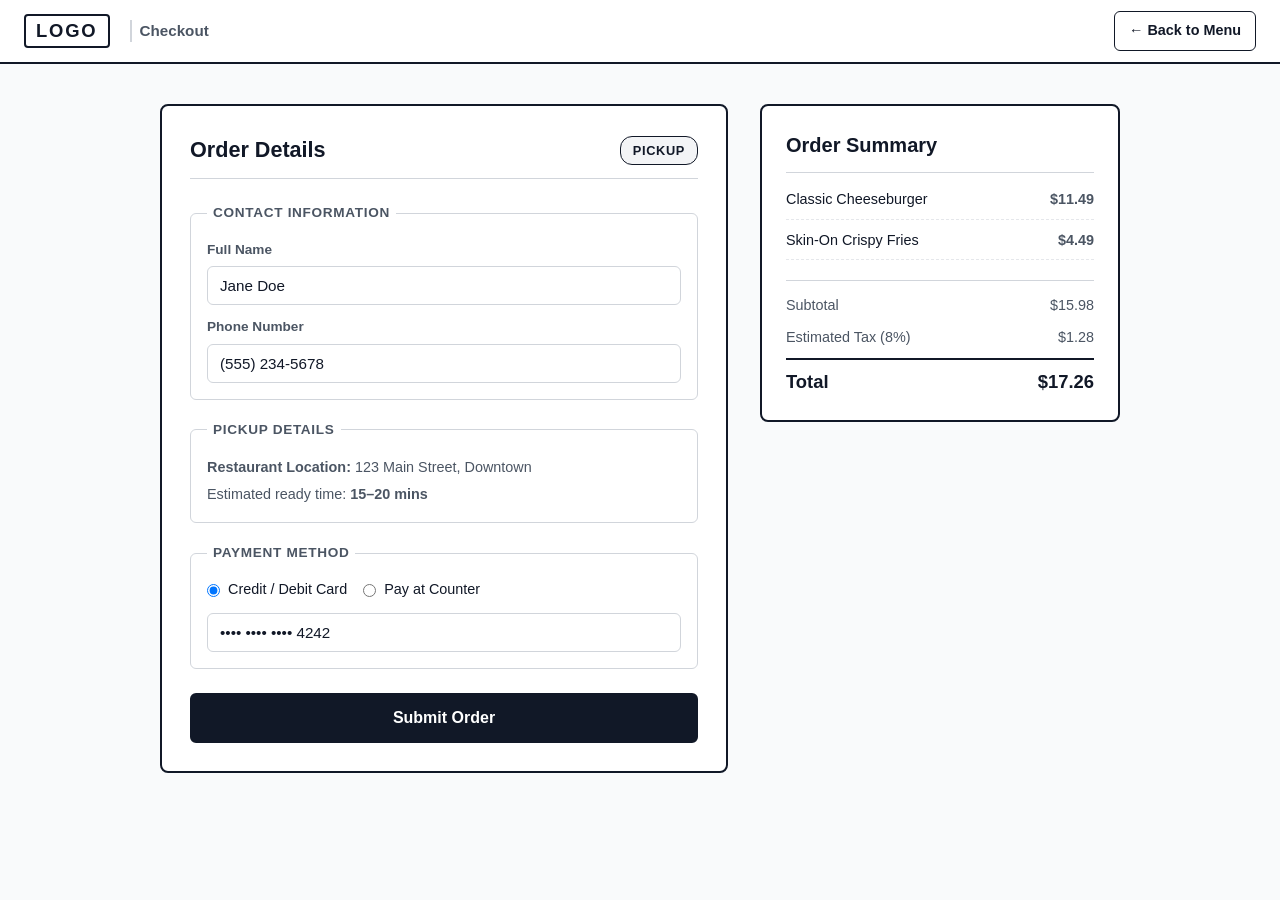
==== checkout.html @ cf3182ea "experiments new" ====
<!DOCTYPE html>
<html lang="en">
<head>
    <meta charset="UTF-8">
    <meta name="viewport" content="width=device-width, initial-scale=1.0">
    <title>Checkout - Burger Prototype</title>
    <link rel="stylesheet" href="styles.css?v=2">
    <script src="checkout.js" defer></script>
</head>
<body>
    <!-- Top Navigation Header -->
    <header class="top-nav">
        <div class="nav-left">
            <a href="index.html" class="nav-logo" title="Back to Menu">LOGO</a>
            <span class="nav-page-label">Checkout</span>
        </div>
        <div class="nav-actions">
            <a href="index.html" class="back-to-menu-link">
                &larr; Back to Menu
            </a>
        </div>
    </header>

    <!-- Main Checkout Container -->
    <main class="checkout-main">
        <div class="checkout-container">
            <!-- Left Column: Checkout Details Form -->
            <section class="checkout-form-section">
                <form id="checkout-form" class="checkout-form" onsubmit="return false;">
                    <!-- Order Mode Indicator -->
                    <div class="form-header-row">
                        <h2>Order Details</h2>
                        <span class="mode-badge" id="checkout-mode-badge">Pickup</span>
                    </div>

                    <!-- Contact Details -->
                    <fieldset class="form-group-box">
                        <legend>Contact Information</legend>
                        <div class="form-row">
                            <label for="customer-name">Full Name</label>
                            <input type="text" id="customer-name" placeholder="e.g. Jane Doe" required value="Jane Doe">
                        </div>
                        <div class="form-row">
                            <label for="customer-phone">Phone Number</label>
                            <input type="tel" id="customer-phone" placeholder="(555) 000-0000" required value="(555) 234-5678">
                        </div>
                    </fieldset>

                    <!-- Fulfillment Details -->
                    <fieldset class="form-group-box" id="fulfillment-fieldset">
                        <legend id="fulfillment-legend">Fulfillment Details</legend>
                        <div id="fulfillment-content">
                            <!-- Populated based on Pickup / Delivery -->
                        </div>
                    </fieldset>

                    <!-- Payment Method Placeholder -->
                    <fieldset class="form-group-box">
                        <legend>Payment Method</legend>
                        <div class="payment-options">
                            <label class="payment-option">
                                <input type="radio" name="payment-method" value="card" checked>
                                <span>Credit / Debit Card</span>
                            </label>
                            <label class="payment-option">
                                <input type="radio" name="payment-method" value="counter">
                                <span>Pay at Counter</span>
                            </label>
                        </div>
                        <div class="form-row card-mockup">
                            <input type="text" placeholder="Card Number (•••• •••• •••• 4242)" disabled value="•••• •••• •••• 4242">
                        </div>
                    </fieldset>

                    <!-- Submit Button & Confirmation Status -->
                    <div class="form-submit-container">
                        <button type="button" id="submit-order-btn" class="submit-order-btn">
                            Submit Order
                        </button>
                        <div class="order-confirmation-banner" id="order-confirmation-banner" style="display: none;">
                            <div class="confirmation-icon">✓</div>
                            <div class="confirmation-text">
                                <strong>Order Confirmed!</strong>
                                <span>Your burger order has been placed successfully.</span>
                            </div>
                        </div>
                    </div>
                </form>
            </section>

            <!-- Right Column: Order Summary -->
            <section class="checkout-summary-section">
                <div class="summary-card">
                    <h2>Order Summary</h2>
                    <div class="summary-items-list" id="summary-items-list">
                        <!-- Populated by checkout.js -->
                    </div>

                    <div class="summary-breakdown">
                        <div class="breakdown-row">
                            <span>Subtotal</span>
                            <span id="summary-subtotal">$0.00</span>
                        </div>
                        <div class="breakdown-row">
                            <span>Estimated Tax (8%)</span>
                            <span id="summary-tax">$0.00</span>
                        </div>
                        <div class="breakdown-row total-row">
                            <span>Total</span>
                            <span id="summary-total">$0.00</span>
                        </div>
                    </div>
                </div>
            </section>
        </div>
    </main>
</body>
</html>
---- styles.css ----
/* ==========================================================
   MEDIUM-FIDELITY WIREFRAME PROTOTYPE
   Burger Restaurant Website - Menu Page
   ========================================================== */

:root {
    --bg-main: #f9fafb;
    --bg-surface: #ffffff;
    --border-color: #d1d5db;
    --border-dark: #111827;
    --text-primary: #111827;
    --text-secondary: #4b5563;
    --text-muted: #9ca3af;
    --neutral-light: #f3f4f6;
    --neutral-hover: #e5e7eb;
    --font-stack: -apple-system, BlinkMacSystemFont, "Segoe UI", Roboto, Helvetica, Arial, sans-serif;
    --nav-height: 64px;
    --footer-height: 52px;
    --sidebar-width: 240px;
}

* {
    box-sizing: border-box;
    margin: 0;
    padding: 0;
}

body {
    font-family: var(--font-stack);
    background-color: var(--bg-main);
    color: var(--text-primary);
    line-height: 1.5;
    min-height: 100vh;
    display: flex;
    flex-direction: column;
    padding-bottom: var(--footer-height);
}

/* ==========================================================
   Top Navigation
   ========================================================== */
.top-nav {
    width: 100%;
    height: var(--nav-height);
    background-color: var(--bg-surface);
    border-bottom: 2px solid var(--border-dark);
    display: flex;
    align-items: center;
    justify-content: space-between;
    padding: 0 24px;
    position: sticky;
    top: 0;
    z-index: 100;
}

.nav-left {
    display: flex;
    align-items: center;
    gap: 20px;
}

/* Medium-fidelity wireframe LOGO */
.nav-logo {
    font-size: 1.15rem;
    font-weight: 800;
    letter-spacing: 0.1em;
    text-decoration: none;
    color: var(--text-primary);
    padding: 4px 10px;
    border: 2px solid var(--border-dark);
    border-radius: 4px;
    line-height: 1.2;
    transition: background-color 0.15s ease;
}

.nav-logo:hover {
    background-color: var(--neutral-light);
}

/* Pickup / Delivery Toggle */
.order-toggle {
    display: inline-flex;
    background-color: var(--neutral-light);
    border: 1.5px solid var(--border-dark);
    border-radius: 20px;
    padding: 2px;
    gap: 2px;
}

.toggle-btn {
    padding: 6px 14px;
    border: none;
    background: transparent;
    border-radius: 16px;
    font-size: 0.85rem;
    font-weight: 600;
    color: var(--text-secondary);
    cursor: pointer;
    transition: all 0.15s ease;
}

.toggle-btn:hover {
    color: var(--text-primary);
}

.toggle-btn.active {
    background-color: var(--border-dark);
    color: #ffffff;
}

.nav-actions {
    display: flex;
    align-items: center;
    margin-left: auto;
}

.cart-btn {
    display: inline-flex;
    align-items: center;
    gap: 8px;
    background-color: var(--bg-surface);
    border: 2px solid var(--border-dark);
    padding: 8px 16px;
    border-radius: 6px;
    font-size: 0.95rem;
    font-weight: 600;
    color: var(--text-primary);
    cursor: pointer;
    transition: background-color 0.15s ease, transform 0.1s ease;
}

.cart-btn:hover {
    background-color: var(--neutral-hover);
}

.cart-btn:active {
    transform: translateY(1px);
}

.cart-icon {
    width: 18px;
    height: 18px;
}

.cart-badge {
    display: inline-flex;
    align-items: center;
    justify-content: center;
    min-width: 20px;
    height: 20px;
    padding: 0 6px;
    border-radius: 10px;
    background-color: var(--border-dark);
    color: #ffffff;
    font-size: 0.75rem;
    font-weight: 700;
}

/* ==========================================================
   Layout: Sidebar + Content
   ========================================================== */
.layout-container {
    display: flex;
    flex: 1;
    min-height: calc(100vh - var(--nav-height));
}

/* Sidebar */
.sidebar {
    width: var(--sidebar-width);
    flex-shrink: 0;
    background-color: var(--bg-surface);
    border-right: 2px solid var(--border-dark);
    padding: 24px 16px;
    display: flex;
    flex-direction: column;
    gap: 12px;
}

.sidebar-header {
    padding: 0 8px 8px;
    border-bottom: 1px solid var(--border-color);
}

.sidebar-title {
    font-size: 0.8rem;
    font-weight: 700;
    text-transform: uppercase;
    letter-spacing: 0.08em;
    color: var(--text-secondary);
}

.category-list {
    display: flex;
    flex-direction: column;
    gap: 6px;
}

.category-item {
    display: flex;
    align-items: center;
    justify-content: space-between;
    width: 100%;
    padding: 10px 14px;
    border: 1px solid transparent;
    border-radius: 6px;
    background: transparent;
    font-size: 0.95rem;
    font-weight: 500;
    color: var(--text-secondary);
    cursor: pointer;
    text-align: left;
    transition: all 0.15s ease;
}

.category-item:hover {
    background-color: var(--neutral-light);
    color: var(--text-primary);
}

.category-item.active {
    background-color: var(--neutral-light);
    border-color: var(--border-dark);
    color: var(--text-primary);
    font-weight: 700;
}

.category-item-count {
    font-size: 0.75rem;
    color: var(--text-muted);
}

/* ==========================================================
   Main Menu Area
   ========================================================== */
.menu-main {
    flex: 1;
    padding: 32px 36px;
    max-width: 1400px;
}

.menu-header {
    display: flex;
    align-items: baseline;
    gap: 12px;
    margin-bottom: 24px;
    padding-bottom: 12px;
    border-bottom: 1px solid var(--border-color);
}

.category-heading {
    font-size: 1.5rem;
    font-weight: 700;
    letter-spacing: -0.02em;
}

.category-count {
    font-size: 0.9rem;
    color: var(--text-secondary);
}

/* 4-Column Grid */
.menu-grid {
    display: grid;
    grid-template-columns: repeat(4, 1fr);
    gap: 20px;
}

/* Menu Card */
.menu-card {
    background-color: var(--bg-surface);
    border: 2px solid var(--border-color);
    border-radius: 8px;
    overflow: hidden;
    display: flex;
    flex-direction: column;
    transition: transform 0.15s ease, border-color 0.15s ease, box-shadow 0.15s ease;
}

.menu-card:hover {
    border-color: var(--border-dark);
    transform: translateY(-2px);
    box-shadow: 0 4px 12px rgba(0, 0, 0, 0.05);
}

/* Placeholder Image Box */
.card-image-box {
    width: 100%;
    aspect-ratio: 4 / 3;
    background-color: var(--neutral-light);
    border-bottom: 1px solid var(--border-color);
    display: flex;
    flex-direction: column;
    align-items: center;
    justify-content: center;
    gap: 8px;
    color: var(--text-muted);
    position: relative;
}

.placeholder-icon {
    width: 36px;
    height: 36px;
    stroke: var(--text-muted);
}

.card-badge-container {
    position: absolute;
    top: 10px;
    left: 10px;
}

.badge {
    display: inline-block;
    padding: 2px 8px;
    border-radius: 4px;
    font-size: 0.72rem;
    font-weight: 700;
    text-transform: uppercase;
    letter-spacing: 0.04em;
    background-color: var(--border-dark);
    color: #ffffff;
}

/* Card Body */
.card-content {
    padding: 16px;
    display: flex;
    flex-direction: column;
    flex: 1;
}

.card-title {
    font-size: 1.05rem;
    font-weight: 700;
    margin-bottom: 6px;
    color: var(--text-primary);
}

.card-desc {
    font-size: 0.85rem;
    color: var(--text-secondary);
    margin-bottom: 16px;
    flex: 1;
    line-height: 1.4;
}

.card-footer {
    display: flex;
    align-items: center;
    justify-content: space-between;
    gap: 8px;
    padding-top: 12px;
    border-top: 1px solid var(--neutral-hover);
}

.card-price {
    font-size: 1.1rem;
    font-weight: 700;
    color: var(--text-primary);
}

.card-action-btn {
    padding: 8px 14px;
    border: 1px solid var(--border-dark);
    background-color: var(--bg-surface);
    color: var(--text-primary);
    border-radius: 6px;
    font-size: 0.85rem;
    font-weight: 600;
    cursor: pointer;
    transition: all 0.15s ease;
}

.card-action-btn:hover {
    background-color: var(--border-dark);
    color: #ffffff;
}

.card-action-btn.btn-custom {
    background-color: var(--border-dark);
    color: #ffffff;
}

.card-action-btn.btn-custom:hover {
    background-color: #374151;
}

/* ==========================================================
   Cart Drawer (Slide-out prototype for checkout)
   ========================================================== */
.cart-drawer-overlay {
    position: fixed;
    inset: 0;
    background-color: rgba(0, 0, 0, 0.35);
    z-index: 200;
    opacity: 0;
    pointer-events: none;
    transition: opacity 0.2s ease;
}

.cart-drawer-overlay.active {
    opacity: 1;
    pointer-events: auto;
}

.cart-drawer {
    position: fixed;
    top: 0;
    right: 0;
    width: 380px;
    max-width: 90vw;
    height: 100vh;
    background-color: var(--bg-surface);
    border-left: 2px solid var(--border-dark);
    z-index: 210;
    display: flex;
    flex-direction: column;
    transform: translateX(100%);
    transition: transform 0.25s cubic-bezier(0.16, 1, 0.3, 1);
}

.cart-drawer.active {
    transform: translateX(0);
}

.cart-drawer-header {
    padding: 20px;
    border-bottom: 2px solid var(--border-dark);
    display: flex;
    align-items: center;
    justify-content: space-between;
}

.cart-drawer-header h3 {
    font-size: 1.15rem;
    font-weight: 700;
}

.close-drawer-btn {
    background: none;
    border: none;
    font-size: 1.75rem;
    line-height: 1;
    cursor: pointer;
    color: var(--text-secondary);
}

.close-drawer-btn:hover {
    color: var(--text-primary);
}

.cart-drawer-body {
    flex: 1;
    overflow-y: auto;
    padding: 20px;
    display: flex;
    flex-direction: column;
    gap: 12px;
}

.empty-cart-state {
    margin: auto 0;
    text-align: center;
    color: var(--text-secondary);
}

.empty-cart-icon {
    font-size: 2.5rem;
    margin-bottom: 8px;
    opacity: 0.5;
}

.empty-cart-state p {
    font-weight: 600;
    margin-bottom: 4px;
    color: var(--text-primary);
}

.empty-cart-state span {
    font-size: 0.82rem;
    color: var(--text-muted);
}

.cart-item-row {
    display: flex;
    align-items: center;
    justify-content: space-between;
    padding: 10px;
    border: 1px solid var(--border-color);
    border-radius: 6px;
    background-color: var(--neutral-light);
}

.cart-item-info {
    display: flex;
    flex-direction: column;
    gap: 2px;
}

.cart-item-title {
    font-size: 0.9rem;
    font-weight: 600;
}

.cart-item-price {
    font-size: 0.8rem;
    color: var(--text-secondary);
}

.cart-item-remove {
    background: none;
    border: none;
    color: var(--text-muted);
    font-size: 1.1rem;
    cursor: pointer;
    padding: 4px;
}

.cart-item-remove:hover {
    color: var(--text-primary);
}

.cart-drawer-footer {
    padding: 20px;
    border-top: 2px solid var(--border-dark);
    display: flex;
    flex-direction: column;
    gap: 14px;
}

.cart-subtotal-row {
    display: flex;
    align-items: center;
    justify-content: space-between;
    font-size: 1.05rem;
    font-weight: 700;
}

.checkout-btn {
    width: 100%;
    padding: 12px;
    background-color: var(--border-dark);
    color: #ffffff;
    border: none;
    border-radius: 6px;
    font-size: 0.95rem;
    font-weight: 700;
    cursor: pointer;
    text-align: center;
    text-decoration: none;
    display: block;
    transition: background-color 0.15s ease, opacity 0.15s ease;
}

.checkout-btn:hover {
    background-color: #374151;
    color: #ffffff;
}

/* ==========================================================
   Responsive Adaptations
   ========================================================== */
@media (max-width: 1200px) {
    .menu-grid {
        grid-template-columns: repeat(3, 1fr);
    }
}

@media (max-width: 900px) {
    .menu-grid {
        grid-template-columns: repeat(2, 1fr);
    }
}

@media (max-width: 640px) {
    .layout-container {
        flex-direction: column;
    }

    .sidebar {
        width: 100%;
        border-right: none;
        border-bottom: 2px solid var(--border-dark);
        padding: 12px;
    }

    .category-list {
        flex-direction: row;
        overflow-x: auto;
        padding-bottom: 4px;
    }

    .category-item {
        white-space: nowrap;
    }

    .menu-main {
        padding: 20px 16px;
    }

    .menu-grid {
        grid-template-columns: 1fr;
    }
}

/* ==========================================================
   Checkout Page Styles
   ========================================================== */
.nav-page-label {
    font-size: 0.95rem;
    font-weight: 700;
    color: var(--text-secondary);
    padding-left: 8px;
    border-left: 2px solid var(--border-color);
}

.back-to-menu-link {
    font-size: 0.9rem;
    font-weight: 600;
    color: var(--text-primary);
    text-decoration: none;
    padding: 8px 14px;
    border: 1px solid var(--border-dark);
    border-radius: 6px;
    transition: background-color 0.15s ease;
}

.back-to-menu-link:hover {
    background-color: var(--neutral-hover);
}

.checkout-main {
    flex: 1;
    display: flex;
    justify-content: center;
    padding: 40px 24px;
}

.checkout-container {
    width: 100%;
    max-width: 960px;
    display: grid;
    grid-template-columns: 1fr 360px;
    gap: 32px;
    align-items: start;
}

.checkout-form-section {
    background-color: var(--bg-surface);
    border: 2px solid var(--border-dark);
    border-radius: 8px;
    padding: 28px;
}

.form-header-row {
    display: flex;
    align-items: center;
    justify-content: space-between;
    margin-bottom: 24px;
    padding-bottom: 12px;
    border-bottom: 1px solid var(--border-color);
}

.form-header-row h2 {
    font-size: 1.35rem;
    font-weight: 700;
}

.mode-badge {
    padding: 4px 12px;
    background-color: var(--neutral-light);
    border: 1px solid var(--border-dark);
    border-radius: 12px;
    font-size: 0.8rem;
    font-weight: 700;
    text-transform: uppercase;
    letter-spacing: 0.05em;
}

.form-group-box {
    border: 1px solid var(--border-color);
    border-radius: 6px;
    padding: 16px;
    margin-bottom: 20px;
}

.form-group-box legend {
    font-size: 0.85rem;
    font-weight: 700;
    text-transform: uppercase;
    letter-spacing: 0.05em;
    padding: 0 6px;
    color: var(--text-secondary);
}

.form-row {
    display: flex;
    flex-direction: column;
    gap: 6px;
    margin-bottom: 12px;
}

.form-row:last-child {
    margin-bottom: 0;
}

.form-row label {
    font-size: 0.85rem;
    font-weight: 600;
    color: var(--text-secondary);
}

.form-row input[type="text"],
.form-row input[type="tel"] {
    padding: 10px 12px;
    border: 1px solid var(--border-color);
    border-radius: 6px;
    font-size: 0.95rem;
    font-family: inherit;
    background-color: var(--bg-surface);
    color: var(--text-primary);
}

.form-row input:focus {
    outline: none;
    border-color: var(--border-dark);
}

.pickup-info-box {
    font-size: 0.9rem;
    color: var(--text-secondary);
    line-height: 1.6;
}

.pickup-est {
    margin-top: 4px;
}

.payment-options {
    display: flex;
    gap: 16px;
    margin-bottom: 12px;
}

.payment-option {
    display: flex;
    align-items: center;
    gap: 8px;
    font-size: 0.9rem;
    font-weight: 500;
    cursor: pointer;
}

.card-mockup input {
    background-color: var(--neutral-light);
    color: var(--text-secondary);
    cursor: not-allowed;
}

.form-submit-container {
    margin-top: 24px;
    display: flex;
    flex-direction: column;
    gap: 16px;
}

/* Submit Order Button */
.submit-order-btn {
    width: 100%;
    padding: 14px;
    background-color: var(--border-dark);
    color: #ffffff;
    border: 2px solid var(--border-dark);
    border-radius: 6px;
    font-size: 1rem;
    font-weight: 700;
    cursor: pointer;
    transition: background-color 0.25s ease, border-color 0.25s ease, transform 0.1s ease;
}

.submit-order-btn:hover {
    background-color: #374151;
}

.submit-order-btn:active {
    transform: translateY(1px);
}

/* Turns green when pressed as requested */
.submit-order-btn.btn-green {
    background-color: #16a34a !important;
    border-color: #15803d !important;
    color: #ffffff !important;
    cursor: default;
    box-shadow: 0 4px 12px rgba(22, 163, 74, 0.25);
}

.order-confirmation-banner {
    display: flex;
    align-items: center;
    gap: 14px;
    padding: 16px;
    background-color: #f0fdf4;
    border: 1.5px solid #86efac;
    border-radius: 6px;
    color: #166534;
    animation: fadeIn 0.3s ease;
}

.confirmation-icon {
    display: flex;
    align-items: center;
    justify-content: center;
    width: 28px;
    height: 28px;
    border-radius: 50%;
    background-color: #16a34a;
    color: #ffffff;
    font-weight: 700;
    font-size: 0.9rem;
    flex-shrink: 0;
}

.confirmation-text {
    display: flex;
    flex-direction: column;
    font-size: 0.88rem;
}

@keyframes fadeIn {
    from { opacity: 0; transform: translateY(-4px); }
    to { opacity: 1; transform: translateY(0); }
}

/* Checkout Summary Section */
.summary-card {
    background-color: var(--bg-surface);
    border: 2px solid var(--border-dark);
    border-radius: 8px;
    padding: 24px;
}

.summary-card h2 {
    font-size: 1.25rem;
    font-weight: 700;
    margin-bottom: 16px;
    padding-bottom: 12px;
    border-bottom: 1px solid var(--border-color);
}

.summary-items-list {
    display: flex;
    flex-direction: column;
    gap: 10px;
    margin-bottom: 20px;
    max-height: 280px;
    overflow-y: auto;
}

.summary-item-row {
    display: flex;
    align-items: center;
    justify-content: space-between;
    font-size: 0.9rem;
    padding-bottom: 8px;
    border-bottom: 1px dashed var(--neutral-hover);
}

.summary-item-name {
    font-weight: 500;
    color: var(--text-primary);
}

.summary-item-price {
    font-weight: 600;
    color: var(--text-secondary);
}

.summary-breakdown {
    display: flex;
    flex-direction: column;
    gap: 10px;
    padding-top: 14px;
    border-top: 1px solid var(--border-color);
}

.breakdown-row {
    display: flex;
    align-items: center;
    justify-content: space-between;
    font-size: 0.9rem;
    color: var(--text-secondary);
}

.breakdown-row.total-row {
    font-size: 1.15rem;
    font-weight: 800;
    color: var(--text-primary);
    padding-top: 8px;
    border-top: 2px solid var(--border-dark);
}

/* Responsive for Checkout */
@media (max-width: 768px) {
    .checkout-container {
        grid-template-columns: 1fr;
    }
}

/* ==========================================================
   Black Footer Navbar for Builder Variations (A, B, C, D)
   ========================================================== */
.variation-footer {
    position: fixed;
    bottom: 0;
    left: 0;
    width: 100%;
    height: var(--footer-height);
    background-color: #000000;
    color: #ffffff;
    display: flex;
    align-items: center;
    justify-content: center;
    z-index: 150;
    border-top: 1px solid #262626;
    box-shadow: 0 -2px 10px rgba(0, 0, 0, 0.25);
}

.variation-footer-content {
    display: flex;
    align-items: center;
    gap: 16px;
}

.variation-label {
    font-size: 0.8rem;
    font-weight: 700;
    color: #9ca3af;
    text-transform: uppercase;
    letter-spacing: 0.08em;
}

.variation-btn-group {
    display: flex;
    align-items: center;
    gap: 10px;
}

.variation-btn {
    width: 36px;
    height: 36px;
    border-radius: 6px;
    border: 1.5px solid #374151;
    background-color: #111827;
    color: #d1d5db;
    font-size: 0.95rem;
    font-weight: 700;
    cursor: pointer;
    transition: all 0.15s ease;
    display: flex;
    align-items: center;
    justify-content: center;
}

.variation-btn:hover {
    background-color: #1f2937;
    color: #ffffff;
    border-color: #9ca3af;
}

.variation-btn.active {
    background-color: #ffffff;
    color: #000000;
    border-color: #ffffff;
    box-shadow: 0 0 10px rgba(255, 255, 255, 0.4);
}

/* ==========================================================
   Builder Pop-up Modal - Variation B (Step 1: Bread)
   ========================================================== */
.var-b-modal {
    background-color: var(--bg-surface);
    border: 2.5px solid var(--border-dark);
    border-radius: 18px;
    width: 720px;
    max-width: 95vw;
    max-height: 88vh;
    display: flex;
    flex-direction: column;
    box-shadow: 0 16px 36px rgba(0, 0, 0, 0.2);
    overflow: hidden;
}

.var-b-header {
    display: flex;
    align-items: flex-start;
    justify-content: space-between;
    padding: 20px 24px 14px;
    border-bottom: 2px solid var(--border-color);
    background-color: var(--bg-surface);
}

.var-b-header-center {
    flex: 1;
    display: flex;
    flex-direction: column;
    align-items: center;
    justify-content: center;
    gap: 10px;
}

.var-b-step-title {
    font-size: 1.5rem;
    font-weight: 800;
    letter-spacing: 0.08em;
    text-transform: uppercase;
    color: var(--text-primary);
    margin: 0;
}

/* Stepper dots and connecting lines matching sketch */
.var-b-stepper {
    display: flex;
    align-items: center;
    justify-content: center;
    gap: 6px;
}

.stepper-dot {
    width: 12px;
    height: 12px;
    border-radius: 50%;
    border: 2px solid var(--border-dark);
    background-color: #ffffff;
    transition: all 0.2s ease;
}

.stepper-dot.active,
.stepper-dot.completed {
    background-color: var(--border-dark);
}

.stepper-line {
    width: 22px;
    height: 2px;
    background-color: var(--border-color);
}

.stepper-line.active {
    background-color: var(--border-dark);
}

.var-b-close-btn {
    margin-left: auto;
}

.var-b-body {
    padding: 22px 24px;
    overflow-y: auto;
    display: flex;
    flex-direction: column;
    gap: 20px;
    align-items: center;
    flex: 1;
}

/* Centralized burger preview stage */
.var-b-stage {
    width: 100%;
    display: flex;
    flex-direction: column;
    align-items: center;
    justify-content: center;
    background-color: var(--neutral-light);
    border: 1.5px solid var(--border-color);
    border-radius: 12px;
    padding: 22px 16px;
    position: relative;
    min-height: 210px;
}

.var-b-burger-preview {
    display: flex;
    flex-direction: column;
    align-items: center;
    width: 230px;
}

.var-b-bun-top,
.var-b-bun-bottom {
    width: 100%;
    display: flex;
    justify-content: center;
    transition: transform 0.2s ease;
}

.var-b-svg-bun {
    width: 100%;
    height: auto;
    display: block;
}

.var-b-stage-gap {
    width: 100%;
    height: 38px;
    display: flex;
    align-items: center;
    justify-content: center;
}

.gap-indicator-line {
    width: 65%;
    height: 1px;
    border-top: 1.5px dashed var(--border-color);
}

.var-b-price-badge {
    position: absolute;
    bottom: 12px;
    right: 16px;
    display: flex;
    align-items: center;
    gap: 6px;
    background-color: var(--bg-surface);
    border: 1.5px solid var(--border-dark);
    padding: 4px 12px;
    border-radius: 6px;
    font-size: 0.88rem;
}

.var-b-price-label {
    font-weight: 600;
    color: var(--text-secondary);
}

.var-b-price-val {
    font-weight: 800;
    color: var(--text-primary);
}

/* Bread option cards grid */
.var-b-cards-grid {
    width: 100%;
    display: grid;
    grid-template-columns: repeat(3, 1fr);
    gap: 12px;
}

.var-b-option-card {
    background-color: var(--bg-surface);
    border: 2px solid var(--border-color);
    border-radius: 8px;
    padding: 14px 14px;
    text-align: left;
    cursor: pointer;
    display: flex;
    flex-direction: column;
    gap: 4px;
    transition: all 0.15s ease;
    position: relative;
    font-family: inherit;
}

.var-b-option-card:hover {
    border-color: var(--border-dark);
    background-color: #fafafa;
    transform: translateY(-1px);
}

.var-b-option-card.active {
    border-color: var(--border-dark);
    background-color: #ffffff;
    box-shadow: 0 0 0 1px var(--border-dark);
}

.card-radio-mark {
    position: absolute;
    top: 12px;
    right: 12px;
    width: 18px;
    height: 18px;
    border-radius: 50%;
    border: 1.5px solid var(--border-dark);
    display: flex;
    align-items: center;
    justify-content: center;
    font-size: 0.72rem;
    font-weight: 800;
}

.var-b-option-card.active .card-radio-mark {
    background-color: var(--border-dark);
    color: #ffffff;
}

.card-option-name {
    font-size: 0.95rem;
    font-weight: 700;
    color: var(--text-primary);
    margin-right: 22px;
}

.card-option-sub {
    font-size: 0.78rem;
    color: var(--text-secondary);
    font-weight: 500;
}

/* Footer with centered NEXT button */
.var-b-footer {
    display: flex;
    justify-content: center;
    padding: 16px 24px 20px;
    border-top: 2px solid var(--border-color);
    background-color: var(--bg-surface);
}

.var-b-next-btn {
    border: 2px solid var(--border-dark);
    background-color: transparent;
    color: var(--text-primary);
    padding: 12px 42px;
    font-size: 1.1rem;
    font-weight: 800;
    letter-spacing: 0.08em;
    border-radius: 6px;
    cursor: pointer;
    display: inline-flex;
    align-items: center;
    gap: 8px;
    transition: all 0.15s ease;
    font-family: inherit;
}

.var-b-next-btn:hover {
    background-color: var(--border-dark);
    color: #ffffff;
}

.var-b-next-btn:active {
    transform: translateY(1px);
}

.next-arrow {
    font-size: 0.85rem;
}

/* Centralized Burger SVG fillings layers */
.var-b-fillings-container,
.var-b-patties-container {
    width: 100%;
    display: flex;
    flex-direction: column;
    align-items: center;
}

.var-b-layer,
.var-b-patty-layer {
    width: 100%;
    margin-top: -6px;
    display: flex;
    justify-content: center;
    transition: transform 0.2s ease;
}

.var-b-svg-layer,
.var-b-svg-patty {
    width: 100%;
    height: auto;
    display: block;
}

/* Stepper Item List (Patties, Toppings, Salads & Condiments) */
.var-b-item-list,
.var-b-patty-list {
    width: 100%;
    display: flex;
    flex-direction: column;
    gap: 8px;
}

.patty-hint-banner {
    background-color: var(--neutral-light);
    border: 1px solid var(--border-color);
    border-radius: 6px;
    padding: 8px 14px;
    font-size: 0.85rem;
    color: var(--text-secondary);
    text-align: center;
    margin-bottom: 2px;
}

.var-b-item-row,
.var-b-patty-row {
    background-color: var(--bg-surface);
    border: 1.5px solid var(--border-color);
    border-radius: 8px;
    padding: 10px 16px;
    display: flex;
    align-items: center;
    justify-content: space-between;
    transition: all 0.15s ease;
}

.var-b-item-row:hover,
.var-b-patty-row:hover {
    border-color: var(--border-dark);
}

.var-b-item-row.has-qty,
.var-b-patty-row.has-qty {
    border-color: var(--border-dark);
    background-color: #ffffff;
    box-shadow: 0 0 0 1px var(--border-dark);
}

.var-b-item-info,
.patty-info {
    display: flex;
    flex-direction: column;
    gap: 2px;
}

.var-b-item-name,
.patty-name {
    font-size: 0.95rem;
    font-weight: 700;
    color: var(--text-primary);
}

.var-b-item-pricing-note,
.patty-pricing-note {
    font-size: 0.8rem;
    color: var(--text-secondary);
    font-weight: 500;
}

.var-b-stepper-ctrl {
    display: flex;
    align-items: center;
    gap: 10px;
}

.var-b-step-btn {
    width: 32px;
    height: 32px;
    border: 1.5px solid var(--border-dark);
    background-color: var(--bg-surface);
    color: var(--text-primary);
    border-radius: 6px;
    font-size: 1.15rem;
    font-weight: 800;
    cursor: pointer;
    display: flex;
    align-items: center;
    justify-content: center;
    transition: all 0.1s ease;
    font-family: inherit;
    line-height: 1;
}

.var-b-step-btn:hover:not(:disabled) {
    background-color: var(--border-dark);
    color: #ffffff;
}

.var-b-step-btn:disabled {
    opacity: 0.3;
    cursor: not-allowed;
    border-color: var(--border-color);
}

.var-b-step-qty {
    min-width: 24px;
    text-align: center;
    font-size: 1.05rem;
    font-weight: 800;
    color: var(--text-primary);
}

/* Footer Navigation with Back & Next */
.var-b-footer-nav {
    display: flex;
    align-items: center;
    justify-content: space-between !important;
    gap: 16px;
    padding: 16px 24px 20px;
}

.var-b-back-btn {
    border: 2px solid var(--border-color);
    background-color: transparent;
    color: var(--text-secondary);
    padding: 12px 30px;
    font-size: 1.05rem;
    font-weight: 700;
    letter-spacing: 0.05em;
    border-radius: 6px;
    cursor: pointer;
    display: inline-flex;
    align-items: center;
    gap: 8px;
    transition: all 0.15s ease;
    font-family: inherit;
}

.var-b-back-btn:hover {
    border-color: var(--border-dark);
    color: var(--text-primary);
    background-color: var(--neutral-light);
}

.back-arrow {
    font-size: 0.85rem;
}

@media (max-width: 640px) {
    .var-b-cards-grid {
        grid-template-columns: repeat(2, 1fr);
    }

    .var-b-burger-preview {
        width: 180px;
    }
}

/* ==========================================================
   Builder Pop-up Modal - Variation A
   ========================================================== */
.modal-overlay {
    position: fixed;
    inset: 0;
    background-color: rgba(0, 0, 0, 0.5);
    z-index: 300;
    display: flex;
    align-items: center;
    justify-content: center;
    padding: 16px;
    animation: fadeInModal 0.2s ease;
}

@keyframes fadeInModal {
    from { opacity: 0; }
    to { opacity: 1; }
}

.builder-modal.var-a-modal {
    background-color: var(--bg-surface);
    border: 2.5px solid var(--border-dark);
    border-radius: 16px;
    width: 860px;
    max-width: 96vw;
    max-height: 88vh;
    display: flex;
    flex-direction: column;
    box-shadow: 0 12px 32px rgba(0, 0, 0, 0.2);
    overflow: hidden;
}

/* Modal Header: Combo / Solo Toggle & Close Button */
.builder-modal-header {
    display: flex;
    align-items: center;
    justify-content: space-between;
    padding: 16px 24px;
    border-bottom: 2px solid var(--border-color);
    background-color: var(--bg-surface);
}

.combo-solo-toggle {
    display: inline-flex;
    background-color: var(--neutral-light);
    border: 1.5px solid var(--border-dark);
    border-radius: 20px;
    padding: 2px;
    gap: 2px;
}

.toggle-mode-btn {
    padding: 6px 18px;
    border: none;
    background: transparent;
    border-radius: 16px;
    font-size: 0.88rem;
    font-weight: 700;
    color: var(--text-secondary);
    cursor: pointer;
    transition: all 0.15s ease;
}

.toggle-mode-btn:hover {
    color: var(--text-primary);
}

.toggle-mode-btn.active {
    background-color: var(--border-dark);
    color: #ffffff;
}

.modal-close-btn {
    width: 34px;
    height: 34px;
    border-radius: 50%;
    border: 2px solid var(--border-dark);
    background: transparent;
    font-size: 1.25rem;
    line-height: 1;
    display: flex;
    align-items: center;
    justify-content: center;
    cursor: pointer;
    color: var(--text-primary);
    transition: all 0.15s ease;
}

.modal-close-btn:hover {
    background-color: var(--neutral-hover);
}

/* Modal Body */
.builder-modal-body {
    display: grid;
    grid-template-columns: 290px 1fr;
    gap: 24px;
    padding: 24px;
    overflow-y: auto;
    flex: 1;
}

/* Left Column: Burger Visual & Price */
.builder-left-col {
    display: flex;
    flex-direction: column;
    align-items: center;
    justify-content: space-between;
    padding: 16px;
    background-color: var(--neutral-light);
    border: 1.5px solid var(--border-color);
    border-radius: 10px;
}

.burger-visual-wrapper {
    width: 100%;
    flex: 1;
    display: flex;
    align-items: center;
    justify-content: center;
    min-height: 250px;
}

.burger-svg-stack {
    display: flex;
    flex-direction: column;
    align-items: center;
    width: 210px;
}

.svg-layer-wrap {
    width: 100%;
    margin-top: -9px;
    display: flex;
    justify-content: center;
    transition: transform 0.2s ease;
}

.svg-layer-wrap.layer-top-bun {
    margin-top: 0;
}

.burger-svg {
    width: 100%;
    height: auto;
    display: block;
}

.live-total-badge {
    display: flex;
    align-items: center;
    gap: 8px;
    border: 2px solid var(--border-dark);
    background-color: var(--bg-surface);
    border-radius: 8px;
    padding: 8px 18px;
    margin-top: 16px;
}

.total-label {
    font-size: 0.85rem;
    font-weight: 700;
    text-transform: uppercase;
    color: var(--text-secondary);
}

.total-amount {
    font-size: 1.25rem;
    font-weight: 800;
    color: var(--text-primary);
}

/* Right Column: Accordions */
.builder-right-col {
    overflow-y: auto;
}

.accordion-container {
    display: flex;
    flex-direction: column;
    gap: 12px;
}

.accordion-item {
    border: 1.5px solid var(--border-color);
    border-radius: 8px;
    overflow: hidden;
    background-color: var(--bg-surface);
    transition: border-color 0.15s ease;
}

.accordion-item.hidden {
    display: none;
}

.accordion-item.open {
    border-color: var(--border-dark);
}

.accordion-header {
    width: 100%;
    padding: 12px 16px;
    background: transparent;
    border: none;
    display: flex;
    align-items: center;
    cursor: pointer;
    text-align: left;
    gap: 10px;
    font-family: inherit;
}

.accordion-header:hover {
    background-color: var(--neutral-light);
}

.accordion-arrow {
    font-size: 0.8rem;
    color: var(--text-secondary);
    width: 16px;
    text-align: center;
}

.accordion-title {
    font-size: 0.98rem;
    font-weight: 700;
    text-transform: uppercase;
    letter-spacing: 0.04em;
    color: var(--text-primary);
}

.accordion-summary {
    margin-left: auto;
    font-size: 0.8rem;
    color: var(--text-secondary);
    font-weight: 500;
}

.accordion-content {
    display: none;
    padding: 14px 16px;
    background-color: var(--neutral-light);
    border-top: 1px solid var(--border-color);
}

.accordion-item.open .accordion-content {
    display: block;
}

.accordion-hint {
    font-size: 0.8rem;
    color: var(--text-secondary);
    margin-bottom: 10px;
    font-weight: 500;
}

/* Radio Cards (Bun, Sides, Drinks) */
.radio-options-grid {
    display: grid;
    grid-template-columns: repeat(auto-fill, minmax(130px, 1fr));
    gap: 8px;
}

.radio-option-card {
    display: flex;
    align-items: center;
    gap: 8px;
    padding: 8px 12px;
    background-color: var(--bg-surface);
    border: 1px solid var(--border-color);
    border-radius: 6px;
    cursor: pointer;
    font-size: 0.88rem;
    font-weight: 600;
    transition: all 0.15s ease;
}

.radio-option-card:hover {
    border-color: var(--border-dark);
}

.radio-option-card input[type="radio"]:checked + .radio-label {
    color: var(--text-primary);
    font-weight: 700;
}

/* Stepper Lists (Patties, Toppings, Salad/Sauces) */
.stepper-list {
    display: flex;
    flex-direction: column;
    gap: 6px;
}

.stepper-row {
    display: flex;
    align-items: center;
    justify-content: space-between;
    padding: 8px 12px;
    background-color: var(--bg-surface);
    border: 1px solid var(--border-color);
    border-radius: 6px;
}

.stepper-name {
    font-size: 0.9rem;
    font-weight: 600;
}

.stepper-controls {
    display: flex;
    align-items: center;
    gap: 10px;
}

.btn-step {
    width: 28px;
    height: 28px;
    border: 1.5px solid var(--border-dark);
    background-color: var(--bg-surface);
    color: var(--text-primary);
    border-radius: 4px;
    font-weight: 700;
    font-size: 1rem;
    cursor: pointer;
    display: flex;
    align-items: center;
    justify-content: center;
    transition: all 0.1s ease;
}

.btn-step:hover:not(:disabled) {
    background-color: var(--border-dark);
    color: #ffffff;
}

.btn-step:disabled {
    opacity: 0.35;
    cursor: not-allowed;
    border-color: var(--border-color);
}

.step-count {
    min-width: 18px;
    text-align: center;
    font-weight: 700;
    font-size: 0.92rem;
}

/* Modal Footer */
.builder-modal-footer {
    padding: 16px 24px;
    border-top: 2px solid var(--border-color);
    display: flex;
    justify-content: center;
    background-color: var(--bg-surface);
}

.builder-add-to-cart-btn {
    min-width: 220px;
    padding: 12px 32px;
    background-color: var(--border-dark);
    color: #ffffff;
    border: 2px solid var(--border-dark);
    border-radius: 8px;
    font-size: 1rem;
    font-weight: 700;
    cursor: pointer;
    transition: background-color 0.15s ease, transform 0.1s ease;
}

.builder-add-to-cart-btn:hover {
    background-color: #374151;
}

.builder-add-to-cart-btn:active {
    transform: translateY(1px);
}

/* Responsive Modal */
@media (max-width: 768px) {
    .builder-modal-body {
        grid-template-columns: 1fr;
    }

    .builder-left-col {
        min-height: auto;
    }

    .burger-visual-wrapper {
        min-height: 180px;
    }

    .burger-svg-stack {
        width: 170px;
    }
}

/* ==========================================================
   Builder Pop-up Modal - Variation C (Sketch Layout)
   ========================================================== */
.var-c-modal {
    background-color: var(--bg-surface);
    border: 2.5px solid var(--border-dark);
    border-radius: 16px;
    width: 680px;
    max-width: 95vw;
    max-height: 88vh;
    display: flex;
    flex-direction: column;
    box-shadow: 0 16px 36px rgba(0, 0, 0, 0.2);
    overflow: hidden;
}

.var-c-header {
    display: flex;
    align-items: center;
    justify-content: space-between;
    padding: 18px 24px 14px;
    border-bottom: 2px solid var(--border-color);
    background-color: var(--bg-surface);
}

.var-c-tabs-group {
    display: flex;
    align-items: center;
    gap: 10px;
    flex-wrap: wrap;
}

.var-c-tab-btn {
    border: 2px solid var(--border-dark);
    background: transparent;
    color: var(--text-primary);
    padding: 8px 18px;
    font-weight: 800;
    font-size: 0.95rem;
    letter-spacing: 0.05em;
    border-radius: 4px;
    cursor: pointer;
    transition: all 0.15s ease;
    font-family: inherit;
}

.var-c-tab-btn:hover {
    background-color: var(--neutral-hover);
}

.var-c-tab-btn.active {
    background-color: var(--border-dark);
    color: #ffffff;
}

.var-c-body {
    padding: 20px 24px;
    display: flex;
    flex-direction: column;
    align-items: center;
    gap: 20px;
    overflow-y: auto;
    flex: 1;
}

.var-c-burger-stage {
    width: 100%;
    display: flex;
    justify-content: center;
    align-items: center;
    background-color: var(--neutral-light);
    border: 1.5px solid var(--border-color);
    border-radius: 12px;
    padding: 18px;
    min-height: 180px;
}

.var-c-burger-preview {
    display: flex;
    flex-direction: column;
    align-items: center;
    width: 220px;
}

.var-c-bun-top,
.var-c-bun-bottom {
    width: 100%;
    display: flex;
    justify-content: center;
}

.var-c-svg-bun {
    width: 100%;
    height: auto;
    display: block;
}

.var-c-fillings-stack {
    width: 100%;
    display: flex;
    flex-direction: column;
    align-items: center;
}

.var-c-layer-rect {
    width: 100%;
    margin-top: -4px;
    display: flex;
    justify-content: center;
    transition: transform 0.15s ease;
}

.var-c-svg-rect {
    width: 100%;
    height: auto;
    display: block;
}

.var-c-empty-gap {
    width: 100%;
    height: 28px;
    display: flex;
    align-items: center;
    justify-content: center;
}

.var-c-dashed-line {
    width: 60%;
    height: 1px;
    border-top: 1.5px dashed var(--border-color);
}

/* 3x2 Grid of Option Cards matching Sketch */
.var-c-grid {
    display: grid;
    grid-template-columns: repeat(3, 1fr);
    gap: 12px;
    width: 100%;
}

.var-c-card {
    border: 2px solid var(--border-color);
    background-color: var(--bg-surface);
    border-radius: 6px;
    padding: 14px 12px;
    text-align: center;
    cursor: pointer;
    transition: all 0.15s ease;
    display: flex;
    align-items: center;
    justify-content: center;
    position: relative;
    min-height: 52px;
    font-family: inherit;
}

.var-c-card:hover {
    border-color: var(--border-dark);
    background-color: #fafafa;
    transform: translateY(-1px);
}

.var-c-card.active {
    border-color: var(--border-dark);
    background-color: #ffffff;
    box-shadow: 0 0 0 1.5px var(--border-dark);
    font-weight: 700;
}

.var-c-card-check {
    position: absolute;
    top: 6px;
    right: 8px;
    font-size: 0.75rem;
    font-weight: 800;
    color: var(--border-dark);
}

.var-c-card-title {
    font-size: 0.92rem;
    font-weight: 600;
    color: var(--text-primary);
}

.var-c-footer {
    display: flex;
    justify-content: center;
    padding: 16px 24px 22px;
    border-top: 2px solid var(--border-color);
    background-color: var(--bg-surface);
}

.var-c-add-btn {
    border: 2.5px solid var(--border-dark);
    background-color: #ffffff;
    color: var(--text-primary);
    padding: 10px 48px;
    border-radius: 9999px;
    font-size: 1.2rem;
    font-weight: 900;
    letter-spacing: 0.08em;
    cursor: pointer;
    transition: all 0.15s ease;
    box-shadow: 0 2px 6px rgba(0, 0, 0, 0.06);
    font-family: inherit;
}

.var-c-add-btn:hover {
    background-color: var(--border-dark);
    color: #ffffff;
}

.var-c-add-btn:active {
    transform: translateY(1px);
}

@media (max-width: 600px) {
    .var-c-grid {
        grid-template-columns: repeat(2, 1fr);
    }
}

/* ==========================================================
   Builder Pop-up Modal - Variation D (Split-Screen Layout)
   ========================================================== */
.var-d-modal {
    background-color: var(--bg-surface);
    border: 2.5px solid var(--border-dark);
    border-radius: 16px;
    width: 820px;
    max-width: 96vw;
    max-height: 88vh;
    display: flex;
    flex-direction: column;
    box-shadow: 0 16px 36px rgba(0, 0, 0, 0.2);
    overflow: hidden;
}

.var-d-header {
    display: flex;
    align-items: center;
    justify-content: space-between;
    padding: 16px 24px;
    border-bottom: 2px solid var(--border-color);
}

.var-d-header-left {
    display: flex;
    align-items: center;
    gap: 14px;
}

.var-d-title {
    font-size: 1.25rem;
    font-weight: 800;
    letter-spacing: 0.06em;
    margin: 0;
}

.var-d-layer-counter {
    font-size: 0.82rem;
    font-weight: 700;
    color: var(--text-secondary);
    text-transform: uppercase;
    letter-spacing: 0.05em;
    background-color: var(--neutral-light);
    border: 1px solid var(--border-color);
    padding: 3px 10px;
    border-radius: 12px;
}

.var-d-body {
    display: grid;
    grid-template-columns: 280px 1fr;
    gap: 20px;
    padding: 20px 24px;
    overflow-y: auto;
    flex: 1;
}

.var-d-left-panel {
    display: flex;
    flex-direction: column;
    align-items: center;
    justify-content: center;
    background-color: var(--neutral-light);
    border: 1.5px solid var(--border-color);
    border-radius: 10px;
    padding: 18px;
}

.var-d-burger-preview {
    display: flex;
    flex-direction: column;
    align-items: center;
    width: 220px;
}

.var-d-bun-top,
.var-d-bun-bottom {
    width: 100%;
    display: flex;
    justify-content: center;
}

.var-d-svg-bun {
    width: 100%;
    height: auto;
    display: block;
}

.var-d-fillings-stack {
    width: 100%;
    display: flex;
    flex-direction: column;
    align-items: center;
}

.var-d-layer-rect {
    width: 100%;
    margin-top: -4px;
    display: flex;
    justify-content: center;
}

.var-d-svg-rect {
    width: 100%;
    height: auto;
    display: block;
}

.var-d-empty-gap {
    width: 100%;
    height: 28px;
    display: flex;
    align-items: center;
    justify-content: center;
}

.var-d-dashed-line {
    width: 60%;
    height: 1px;
    border-top: 1.5px dashed var(--border-color);
}

.var-d-right-panel {
    display: flex;
    flex-direction: column;
    gap: 14px;
}

.var-d-category-pills {
    display: flex;
    gap: 8px;
    flex-wrap: wrap;
}

.var-d-pill {
    border: 1.5px solid var(--border-dark);
    background-color: transparent;
    border-radius: 20px;
    padding: 6px 16px;
    font-size: 0.85rem;
    font-weight: 700;
    cursor: pointer;
    transition: all 0.15s ease;
    font-family: inherit;
}

.var-d-pill:hover {
    background-color: var(--neutral-hover);
}

.var-d-pill.active {
    background-color: var(--border-dark);
    color: #ffffff;
}

.var-d-items-grid {
    display: grid;
    grid-template-columns: repeat(2, 1fr);
    gap: 10px;
}

.var-d-item-card {
    border: 1.5px solid var(--border-color);
    border-radius: 8px;
    padding: 10px 12px;
    background-color: var(--bg-surface);
    display: flex;
    align-items: center;
    justify-content: space-between;
    font-family: inherit;
    transition: all 0.15s ease;
}

.var-d-item-card.selected {
    border-color: var(--border-dark);
    background-color: #fafafa;
}

.var-d-card-radio {
    cursor: pointer;
    justify-content: flex-start;
    gap: 10px;
}

.var-d-card-radio-circle {
    width: 18px;
    height: 18px;
    border-radius: 50%;
    border: 1.5px solid var(--border-dark);
    display: flex;
    align-items: center;
    justify-content: center;
    font-size: 0.7rem;
    font-weight: 800;
}

.var-d-card-radio.selected .var-d-card-radio-circle {
    background-color: var(--border-dark);
    color: #ffffff;
}

.var-d-card-name {
    font-size: 0.9rem;
    font-weight: 600;
    color: var(--text-primary);
}

.var-d-stepper {
    display: flex;
    align-items: center;
    gap: 6px;
}

.var-d-step-btn {
    width: 26px;
    height: 26px;
    border: 1.5px solid var(--border-dark);
    border-radius: 4px;
    background: transparent;
    cursor: pointer;
    font-weight: 800;
    font-size: 0.95rem;
    display: flex;
    align-items: center;
    justify-content: center;
    font-family: inherit;
    line-height: 1;
}

.var-d-step-btn:disabled {
    opacity: 0.3;
    cursor: not-allowed;
    border-color: var(--border-color);
}

.var-d-step-qty {
    min-width: 18px;
    text-align: center;
    font-weight: 700;
    font-size: 0.9rem;
}

.var-d-footer {
    padding: 16px 24px;
    border-top: 2px solid var(--border-color);
    display: flex;
    justify-content: center;
    background-color: var(--bg-surface);
}

.var-d-add-btn {
    width: 100%;
    max-width: 320px;
    padding: 12px;
    border-radius: 8px;
    background-color: var(--border-dark);
    color: #ffffff;
    font-weight: 800;
    font-size: 1rem;
    cursor: pointer;
    border: none;
    font-family: inherit;
    transition: background-color 0.15s ease;
}

.var-d-add-btn:hover {
    background-color: #374151;
}

@media (max-width: 768px) {
    .var-d-body {
        grid-template-columns: 1fr;
    }
}
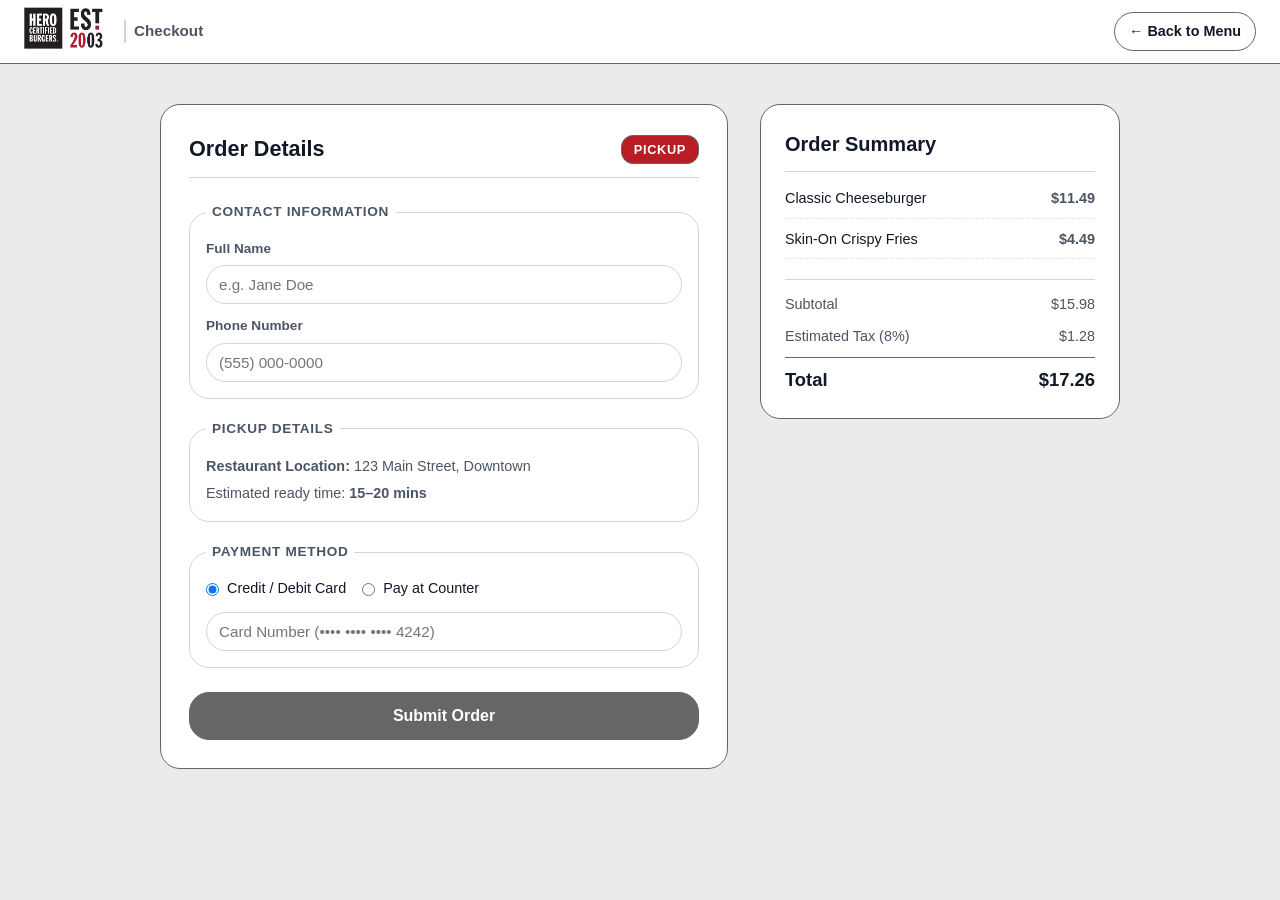
==== commit 6c66b0d9: "high fi" ====
--- a/checkout.html
+++ b/checkout.html
@@ -11,7 +11,7 @@
     <!-- Top Navigation Header -->
     <header class="top-nav">
         <div class="nav-left">
-            <a href="index.html" class="nav-logo" title="Back to Menu">LOGO</a>
+             <a href="index.html" class="nav-logo" title="Return to Menu"><img src="images/HERO-LOGO-1.png" alt=""></a>
             <span class="nav-page-label">Checkout</span>
         </div>
         <div class="nav-actions">
@@ -38,11 +38,11 @@
                         <legend>Contact Information</legend>
                         <div class="form-row">
                             <label for="customer-name">Full Name</label>
-                            <input type="text" id="customer-name" placeholder="e.g. Jane Doe" required value="Jane Doe">
+                            <input type="text" id="customer-name" placeholder="e.g. Jane Doe" >
                         </div>
                         <div class="form-row">
                             <label for="customer-phone">Phone Number</label>
-                            <input type="tel" id="customer-phone" placeholder="(555) 000-0000" required value="(555) 234-5678">
+                            <input type="tel" id="customer-phone" placeholder="(555) 000-0000">
                         </div>
                     </fieldset>
 
@@ -68,7 +68,7 @@
                             </label>
                         </div>
                         <div class="form-row card-mockup">
-                            <input type="text" placeholder="Card Number (•••• •••• •••• 4242)" disabled value="•••• •••• •••• 4242">
+                            <input type="text" placeholder="Card Number (•••• •••• •••• 4242)">
                         </div>
                     </fieldset>
 
--- a/styles.css
+++ b/styles.css
@@ -1,21 +1,86 @@
 /* ==========================================================
    MEDIUM-FIDELITY WIREFRAME PROTOTYPE
-   Burger Restaurant Website - Menu Page
+   Burger Restaurant Website - Menu & Ordering
    ========================================================== */
 
 :root {
-    --bg-main: #f9fafb;
+    /* Brand & Core Palette */
+    --red: #B81d24;
+    --black: #1c1c1c;
+    --white: #ffffff;
+    --gray: #666666;
+    --black-pure: #000000;
+
+    /* Background & Surface Colors */
+    --bg-main: #ebebeb;
     --bg-surface: #ffffff;
-    --border-color: #d1d5db;
-    --border-dark: #111827;
+    --bg-subtle: #fafafa;
+    --neutral-light: #f3f4f6;
+    --neutral-hover: #e5e7eb;
+
+    /* Interactive & Hover States */
+    --btn-dark-hover: #374151;
+    --btn-accent-hover: #273449;
+
+    /* Status & Feedback Colors */
+    --color-success: #16a34a;
+    --color-success-dark: #15803d;
+    --color-success-text: #166534;
+    --color-success-bg: #f0fdf4;
+    --color-success-border: #86efac;
+
+    /* Overlays & Shadows */
+    --overlay-drawer: rgba(0, 0, 0, 0.35);
+    --overlay-modal: rgba(0, 0, 0, 0.5);
+    --shadow-card: 0 4px 12px rgba(0, 0, 0, 0.05);
+    --shadow-card-hover: 0 8px 24px rgba(0, 0, 0, 0.09);
+    --shadow-modal: 0 16px 36px rgba(0, 0, 0, 0.2);
+    --shadow-success: 0 4px 12px rgba(22, 163, 74, 0.25);
+
+    /* Text Colors */
     --text-primary: #111827;
     --text-secondary: #4b5563;
     --text-muted: #9ca3af;
-    --neutral-light: #f3f4f6;
-    --neutral-hover: #e5e7eb;
-    --font-stack: -apple-system, BlinkMacSystemFont, "Segoe UI", Roboto, Helvetica, Arial, sans-serif;
+
+    /* Border Colors */
+    --border-color: #d1d5db;
+    --border-dark: #666666;
+
+    /* Border Widths & Styles */
+    --border-width-sm: 1px;
+    --border-width-md: 1.5px;
+    --border-width-lg: 2px;
+    --border-width-xl: 2.5px;
+    --border-style-solid: solid;
+    --border-style-dashed: dashed;
+
+    /* Border Shorthand Variables */
+    --border-light: 1px solid var(--border-color);
+    --border-dark-thin: 1px solid var(--border-dark);
+    --border-medium: 1.5px solid var(--border-color);
+    --border-medium-dark: 1.5px solid var(--border-dark);
+    --border-strong: 1px solid var(--border-dark);
+    --border-strong-light: 2px solid var(--border-color);
+    --border-modal: 1px solid var(--border-dark);
+    --border-dashed-sm: 1px dashed var(--neutral-hover);
+    --border-dashed-md: 1.5px dashed var(--border-color);
+    --border-success-box: 1.5px solid var(--color-success-border);
+
+    /* Border Radius Variables */
+    --radius-xs: 20px;
+    --radius-sm: 20px;
+    --radius-md: 20px;
+    --radius-lg: 20px;
+    --radius-xl: 12px;
+    --radius-2xl: 16px;
+    --radius-modal: 18px;
+    --radius-pill: 20px;
+    --radius-circle: 50%;
+
+    /* Typography & Dimensions */
+    --font-stack: "Oswald", sans-serif;
+    --font-body:"Montserrat", sans-serif;
     --nav-height: 64px;
-    --footer-height: 52px;
     --sidebar-width: 240px;
 }
 
@@ -26,14 +91,13 @@
 }
 
 body {
-    font-family: var(--font-stack);
+    font-family: var(--font-body);
     background-color: var(--bg-main);
     color: var(--text-primary);
     line-height: 1.5;
     min-height: 100vh;
     display: flex;
     flex-direction: column;
-    padding-bottom: var(--footer-height);
 }
 
 /* ==========================================================
@@ -43,7 +107,7 @@
     width: 100%;
     height: var(--nav-height);
     background-color: var(--bg-surface);
-    border-bottom: 2px solid var(--border-dark);
+    border-bottom: var(--border-dark-thin);
     display: flex;
     align-items: center;
     justify-content: space-between;
@@ -59,39 +123,31 @@
     gap: 20px;
 }
 
-/* Medium-fidelity wireframe LOGO */
-.nav-logo {
-    font-size: 1.15rem;
-    font-weight: 800;
-    letter-spacing: 0.1em;
-    text-decoration: none;
-    color: var(--text-primary);
-    padding: 4px 10px;
-    border: 2px solid var(--border-dark);
-    border-radius: 4px;
-    line-height: 1.2;
-    transition: background-color 0.15s ease;
+.nav-logo img {
+    width: 5em;
 }
 
 .nav-logo:hover {
     background-color: var(--neutral-light);
 }
 
-/* Pickup / Delivery Toggle */
-.order-toggle {
+/* Unified Pill Toggles (Order Toggle & Combo/Solo Toggle) */
+.order-toggle,
+.combo-solo-toggle {
     display: inline-flex;
     background-color: var(--neutral-light);
-    border: 1.5px solid var(--border-dark);
-    border-radius: 20px;
+    border: var(--border-medium-dark);
+    border-radius: var(--radius-pill);
     padding: 2px;
     gap: 2px;
 }
 
-.toggle-btn {
+.toggle-btn,
+.toggle-mode-btn {
     padding: 6px 14px;
     border: none;
     background: transparent;
-    border-radius: 16px;
+    border-radius: var(--radius-2xl);
     font-size: 0.85rem;
     font-weight: 600;
     color: var(--text-secondary);
@@ -99,13 +155,15 @@
     transition: all 0.15s ease;
 }
 
-.toggle-btn:hover {
-    color: var(--text-primary);
-}
-
-.toggle-btn.active {
+.toggle-btn:hover,
+.toggle-mode-btn:hover {
+    color: var(--text-primary);
+}
+
+.toggle-btn.active,
+.toggle-mode-btn.active {
     background-color: var(--border-dark);
-    color: #ffffff;
+    color: var(--white);
 }
 
 .nav-actions {
@@ -118,23 +176,24 @@
     display: inline-flex;
     align-items: center;
     gap: 8px;
-    background-color: var(--bg-surface);
-    border: 2px solid var(--border-dark);
+    background-color: var(--red);
+    border: 0px solid black;
     padding: 8px 16px;
-    border-radius: 6px;
+    border-radius: var(--radius-pill);
     font-size: 0.95rem;
     font-weight: 600;
-    color: var(--text-primary);
+    color: var(--white);
     cursor: pointer;
     transition: background-color 0.15s ease, transform 0.1s ease;
 }
 
 .cart-btn:hover {
-    background-color: var(--neutral-hover);
+    background-color: var(--red);
+    box-shadow: var(--shadow-card-hover);
 }
 
 .cart-btn:active {
-    transform: translateY(1px);
+    box-shadow: var(--shadow-card-hover);
 }
 
 .cart-icon {
@@ -149,9 +208,9 @@
     min-width: 20px;
     height: 20px;
     padding: 0 6px;
-    border-radius: 10px;
-    background-color: var(--border-dark);
-    color: #ffffff;
+    border-radius: var(--radius-lg);
+    background-color: var(--black);
+    color: var(--white);
     font-size: 0.75rem;
     font-weight: 700;
 }
@@ -165,12 +224,11 @@
     min-height: calc(100vh - var(--nav-height));
 }
 
-/* Sidebar */
 .sidebar {
     width: var(--sidebar-width);
     flex-shrink: 0;
     background-color: var(--bg-surface);
-    border-right: 2px solid var(--border-dark);
+    border-right: var(--border-strong);
     padding: 24px 16px;
     display: flex;
     flex-direction: column;
@@ -179,7 +237,7 @@
 
 .sidebar-header {
     padding: 0 8px 8px;
-    border-bottom: 1px solid var(--border-color);
+    border-bottom: var(--border-light);
 }
 
 .sidebar-title {
@@ -202,8 +260,8 @@
     justify-content: space-between;
     width: 100%;
     padding: 10px 14px;
-    border: 1px solid transparent;
-    border-radius: 6px;
+    border: var(--border-width-sm) var(--border-style-solid) transparent;
+    border-radius: 0;
     background: transparent;
     font-size: 0.95rem;
     font-weight: 500;
@@ -215,12 +273,13 @@
 
 .category-item:hover {
     background-color: var(--neutral-light);
+    border-left:2px solid var(--red);
     color: var(--text-primary);
 }
 
 .category-item.active {
     background-color: var(--neutral-light);
-    border-color: var(--border-dark);
+    border-left:4px solid var(--red);
     color: var(--text-primary);
     font-weight: 700;
 }
@@ -239,13 +298,173 @@
     max-width: 1400px;
 }
 
+/* Build Your Own - Featured Row Card (Above "All Items") */
+.byo-feature-row {
+    width: 100%;
+    margin-bottom: 28px;
+}
+
+.byo-card {
+    background-color: var(--bg-surface);
+    max-width: 900px;
+    padding: 20px;
+    border: var(--border-strong);
+    border-radius: var(--radius-xl);
+    display: flex;
+    overflow: hidden;
+    cursor: pointer;
+    box-shadow: var(--shadow-card);
+    transition: transform 0.15s ease, box-shadow 0.15s ease, border-color 0.15s ease;
+}
+
+.byo-card:hover {
+    box-shadow: var(--shadow-card-hover);
+    border-color: var(--black-pure);
+}
+
+.byo-card-image {
+    width: 250px;
+    flex-shrink: 0;
+    background-color: var(--neutral-light);
+    border-right: var(--border-strong-light);
+    display: flex;
+    flex-direction: column;
+    align-items: center;
+    justify-content: center;
+    position: relative;
+    overflow: hidden;
+}
+
+/* Consolidated Card Images */
+.card-img,
+.byo-img {
+    width: 100%;
+    height: 100%;
+    object-fit: cover;
+    display: block;
+}
+
+.byo-card-image .placeholder-icon {
+    width: 48px;
+    height: 48px;
+    stroke: var(--text-secondary);
+}
+
+.byo-card-content {
+    flex: 1;
+    padding: 22px 28px;
+    display: flex;
+    flex-direction: column;
+    justify-content: space-between;
+    gap: 14px;
+}
+
+.byo-card-header {
+    display: flex;
+    flex-direction: column;
+    gap: 6px;
+}
+
+.byo-tag {
+    align-self: flex-start;
+    font-size: 0.72rem;
+    font-weight: 800;
+    text-transform: uppercase;
+    letter-spacing: 0.08em;
+    color: var(--text-secondary);
+    background-color: var(--neutral-light);
+    border: var(--border-light);
+    padding: 3px 10px;
+    border-radius: var(--radius-pill);
+}
+
+.byo-card-title {
+    font-size: 1.35rem;
+    font-weight: 800;
+    color: var(--text-primary);
+    letter-spacing: -0.01em;
+}
+
+.byo-card-desc {
+    font-size: 0.92rem;
+    color: var(--text-secondary);
+    line-height: 1.5;
+    max-width: 650px;
+}
+
+/* Consolidated Card Footers */
+.card-footer,
+.byo-card-footer {
+    display: flex;
+    align-items: center;
+    justify-content: space-between;
+    border-top: var(--border-width-sm) var(--border-style-solid) var(--neutral-hover);
+}
+
+.card-footer {
+    gap: 8px;
+    padding-top: 12px;
+}
+
+.byo-card-footer {
+    gap: 16px;
+    padding-top: 14px;
+}
+
+.byo-price-wrap {
+    display: flex;
+    flex-direction: column;
+}
+
+.byo-price-label {
+    font-size: 0.72rem;
+    font-weight: 700;
+    text-transform: uppercase;
+    color: var(--text-muted);
+    letter-spacing: 0.05em;
+}
+
+.byo-price {
+    font-size: 1.35rem;
+    font-weight: 800;
+    color: var(--text-primary);
+}
+
+.byo-btn {
+    padding: 20px 24px;
+    font-size: 16pt;
+    font-weight: 700;
+    color: var(--white);
+    border: 0px solid black;
+    border-radius: 30px;
+    background-color: var(--red);
+}
+.byo-btn:hover {
+    box-shadow: 2px 3 black;
+}
+
+@media (max-width: 768px) {
+    .byo-card {
+        flex-direction: column;
+    }
+    .byo-card-image {
+        width: 100%;
+        height: 150px;
+        border-right: none;
+        border-bottom: var(--border-strong-light);
+    }
+    .byo-card-content {
+        padding: 18px;
+    }
+}
+
 .menu-header {
     display: flex;
     align-items: baseline;
     gap: 12px;
     margin-bottom: 24px;
     padding-bottom: 12px;
-    border-bottom: 1px solid var(--border-color);
+    border-bottom: var(--border-light);
 }
 
 .category-heading {
@@ -269,8 +488,8 @@
 /* Menu Card */
 .menu-card {
     background-color: var(--bg-surface);
-    border: 2px solid var(--border-color);
-    border-radius: 8px;
+    border: var(--border-strong-light);
+    border-radius: var(--radius-md);
     overflow: hidden;
     display: flex;
     flex-direction: column;
@@ -279,8 +498,7 @@
 
 .menu-card:hover {
     border-color: var(--border-dark);
-    transform: translateY(-2px);
-    box-shadow: 0 4px 12px rgba(0, 0, 0, 0.05);
+    box-shadow: var(--shadow-card);
 }
 
 /* Placeholder Image Box */
@@ -288,7 +506,7 @@
     width: 100%;
     aspect-ratio: 4 / 3;
     background-color: var(--neutral-light);
-    border-bottom: 1px solid var(--border-color);
+    border-bottom: var(--border-light);
     display: flex;
     flex-direction: column;
     align-items: center;
@@ -296,6 +514,11 @@
     gap: 8px;
     color: var(--text-muted);
     position: relative;
+    overflow: hidden;
+}
+
+.card-image-box img {
+    width: 20em;
 }
 
 .placeholder-icon {
@@ -308,18 +531,19 @@
     position: absolute;
     top: 10px;
     left: 10px;
+    z-index: 2;
 }
 
 .badge {
     display: inline-block;
     padding: 2px 8px;
-    border-radius: 4px;
+    border-radius: var(--radius-xs);
     font-size: 0.72rem;
     font-weight: 700;
     text-transform: uppercase;
     letter-spacing: 0.04em;
     background-color: var(--border-dark);
-    color: #ffffff;
+    color: var(--white);
 }
 
 /* Card Body */
@@ -345,15 +569,6 @@
     line-height: 1.4;
 }
 
-.card-footer {
-    display: flex;
-    align-items: center;
-    justify-content: space-between;
-    gap: 8px;
-    padding-top: 12px;
-    border-top: 1px solid var(--neutral-hover);
-}
-
 .card-price {
     font-size: 1.1rem;
     font-weight: 700;
@@ -362,10 +577,10 @@
 
 .card-action-btn {
     padding: 8px 14px;
-    border: 1px solid var(--border-dark);
+    border: var(--border-dark-thin);
     background-color: var(--bg-surface);
     color: var(--text-primary);
-    border-radius: 6px;
+    border-radius: var(--radius-sm);
     font-size: 0.85rem;
     font-weight: 600;
     cursor: pointer;
@@ -374,25 +589,25 @@
 
 .card-action-btn:hover {
     background-color: var(--border-dark);
-    color: #ffffff;
+    color: var(--white);
 }
 
 .card-action-btn.btn-custom {
     background-color: var(--border-dark);
-    color: #ffffff;
+    color: var(--white);
 }
 
 .card-action-btn.btn-custom:hover {
-    background-color: #374151;
+    background-color: var(--btn-dark-hover);
 }
 
 /* ==========================================================
-   Cart Drawer (Slide-out prototype for checkout)
+   Cart Drawer
    ========================================================== */
 .cart-drawer-overlay {
     position: fixed;
     inset: 0;
-    background-color: rgba(0, 0, 0, 0.35);
+    background-color: var(--overlay-drawer);
     z-index: 200;
     opacity: 0;
     pointer-events: none;
@@ -412,7 +627,7 @@
     max-width: 90vw;
     height: 100vh;
     background-color: var(--bg-surface);
-    border-left: 2px solid var(--border-dark);
+    border-left: var(--border-strong);
     z-index: 210;
     display: flex;
     flex-direction: column;
@@ -426,7 +641,7 @@
 
 .cart-drawer-header {
     padding: 20px;
-    border-bottom: 2px solid var(--border-dark);
+    border-bottom: var(--border-strong);
     display: flex;
     align-items: center;
     justify-content: space-between;
@@ -487,8 +702,8 @@
     align-items: center;
     justify-content: space-between;
     padding: 10px;
-    border: 1px solid var(--border-color);
-    border-radius: 6px;
+    border: var(--border-light);
+    border-radius: var(--radius-sm);
     background-color: var(--neutral-light);
 }
 
@@ -523,7 +738,7 @@
 
 .cart-drawer-footer {
     padding: 20px;
-    border-top: 2px solid var(--border-dark);
+    border-top: var(--border-strong);
     display: flex;
     flex-direction: column;
     gap: 14px;
@@ -541,9 +756,9 @@
     width: 100%;
     padding: 12px;
     background-color: var(--border-dark);
-    color: #ffffff;
+    color: var(--white);
     border: none;
-    border-radius: 6px;
+    border-radius: var(--radius-sm);
     font-size: 0.95rem;
     font-weight: 700;
     cursor: pointer;
@@ -554,8 +769,8 @@
 }
 
 .checkout-btn:hover {
-    background-color: #374151;
-    color: #ffffff;
+    background-color: var(--btn-dark-hover);
+    color: var(--white);
 }
 
 /* ==========================================================
@@ -581,7 +796,7 @@
     .sidebar {
         width: 100%;
         border-right: none;
-        border-bottom: 2px solid var(--border-dark);
+        border-bottom: var(--border-strong);
         padding: 12px;
     }
 
@@ -612,7 +827,7 @@
     font-weight: 700;
     color: var(--text-secondary);
     padding-left: 8px;
-    border-left: 2px solid var(--border-color);
+    border-left: var(--border-strong-light);
 }
 
 .back-to-menu-link {
@@ -621,8 +836,8 @@
     color: var(--text-primary);
     text-decoration: none;
     padding: 8px 14px;
-    border: 1px solid var(--border-dark);
-    border-radius: 6px;
+    border: var(--border-dark-thin);
+    border-radius: var(--radius-sm);
     transition: background-color 0.15s ease;
 }
 
@@ -646,11 +861,20 @@
     align-items: start;
 }
 
+/* Consolidated Card Panels (Checkout form & Order Summary) */
+.checkout-form-section,
+.summary-card {
+    background-color: var(--bg-surface);
+    border: var(--border-strong);
+    border-radius: var(--radius-md);
+}
+
 .checkout-form-section {
-    background-color: var(--bg-surface);
-    border: 2px solid var(--border-dark);
-    border-radius: 8px;
     padding: 28px;
+}
+
+.summary-card {
+    padding: 24px;
 }
 
 .form-header-row {
@@ -659,7 +883,7 @@
     justify-content: space-between;
     margin-bottom: 24px;
     padding-bottom: 12px;
-    border-bottom: 1px solid var(--border-color);
+    border-bottom: var(--border-light);
 }
 
 .form-header-row h2 {
@@ -669,18 +893,19 @@
 
 .mode-badge {
     padding: 4px 12px;
-    background-color: var(--neutral-light);
-    border: 1px solid var(--border-dark);
-    border-radius: 12px;
+    background-color: var(--red);
+    border: var(--border-dark-thin);
+    border-radius: var(--radius-xl);
     font-size: 0.8rem;
+    color: var(--white);
     font-weight: 700;
     text-transform: uppercase;
     letter-spacing: 0.05em;
 }
 
 .form-group-box {
-    border: 1px solid var(--border-color);
-    border-radius: 6px;
+    border: var(--border-light);
+    border-radius: var(--radius-sm);
     padding: 16px;
     margin-bottom: 20px;
 }
@@ -714,8 +939,8 @@
 .form-row input[type="text"],
 .form-row input[type="tel"] {
     padding: 10px 12px;
-    border: 1px solid var(--border-color);
-    border-radius: 6px;
+    border: var(--border-light);
+    border-radius: var(--radius-sm);
     font-size: 0.95rem;
     font-family: inherit;
     background-color: var(--bg-surface);
@@ -770,9 +995,9 @@
     width: 100%;
     padding: 14px;
     background-color: var(--border-dark);
-    color: #ffffff;
-    border: 2px solid var(--border-dark);
-    border-radius: 6px;
+    color: var(--white);
+    border: var(--border-strong);
+    border-radius: var(--radius-sm);
     font-size: 1rem;
     font-weight: 700;
     cursor: pointer;
@@ -780,20 +1005,19 @@
 }
 
 .submit-order-btn:hover {
-    background-color: #374151;
+    background-color: var(--btn-dark-hover);
 }
 
 .submit-order-btn:active {
     transform: translateY(1px);
 }
 
-/* Turns green when pressed as requested */
 .submit-order-btn.btn-green {
-    background-color: #16a34a !important;
-    border-color: #15803d !important;
-    color: #ffffff !important;
+    background-color: var(--color-success) !important;
+    border-color: var(--color-success-dark) !important;
+    color: var(--white) !important;
     cursor: default;
-    box-shadow: 0 4px 12px rgba(22, 163, 74, 0.25);
+    box-shadow: var(--shadow-success);
 }
 
 .order-confirmation-banner {
@@ -801,10 +1025,10 @@
     align-items: center;
     gap: 14px;
     padding: 16px;
-    background-color: #f0fdf4;
-    border: 1.5px solid #86efac;
-    border-radius: 6px;
-    color: #166534;
+    background-color: var(--color-success-bg);
+    border: var(--border-success-box);
+    border-radius: var(--radius-sm);
+    color: var(--color-success-text);
     animation: fadeIn 0.3s ease;
 }
 
@@ -814,9 +1038,9 @@
     justify-content: center;
     width: 28px;
     height: 28px;
-    border-radius: 50%;
-    background-color: #16a34a;
-    color: #ffffff;
+    border-radius: var(--radius-circle);
+    background-color: var(--color-success);
+    color: var(--white);
     font-weight: 700;
     font-size: 0.9rem;
     flex-shrink: 0;
@@ -834,19 +1058,12 @@
 }
 
 /* Checkout Summary Section */
-.summary-card {
-    background-color: var(--bg-surface);
-    border: 2px solid var(--border-dark);
-    border-radius: 8px;
-    padding: 24px;
-}
-
 .summary-card h2 {
     font-size: 1.25rem;
     font-weight: 700;
     margin-bottom: 16px;
     padding-bottom: 12px;
-    border-bottom: 1px solid var(--border-color);
+    border-bottom: var(--border-light);
 }
 
 .summary-items-list {
@@ -864,7 +1081,7 @@
     justify-content: space-between;
     font-size: 0.9rem;
     padding-bottom: 8px;
-    border-bottom: 1px dashed var(--neutral-hover);
+    border-bottom: var(--border-dashed-sm);
 }
 
 .summary-item-name {
@@ -882,7 +1099,7 @@
     flex-direction: column;
     gap: 10px;
     padding-top: 14px;
-    border-top: 1px solid var(--border-color);
+    border-top: var(--border-light);
 }
 
 .breakdown-row {
@@ -898,10 +1115,9 @@
     font-weight: 800;
     color: var(--text-primary);
     padding-top: 8px;
-    border-top: 2px solid var(--border-dark);
-}
-
-/* Responsive for Checkout */
+    border-top: var(--border-strong);
+}
+
 @media (max-width: 768px) {
     .checkout-container {
         grid-template-columns: 1fr;
@@ -909,86 +1125,18 @@
 }
 
 /* ==========================================================
-   Black Footer Navbar for Builder Variations (A, B, C, D)
-   ========================================================== */
-.variation-footer {
-    position: fixed;
-    bottom: 0;
-    left: 0;
-    width: 100%;
-    height: var(--footer-height);
-    background-color: #000000;
-    color: #ffffff;
-    display: flex;
-    align-items: center;
-    justify-content: center;
-    z-index: 150;
-    border-top: 1px solid #262626;
-    box-shadow: 0 -2px 10px rgba(0, 0, 0, 0.25);
-}
-
-.variation-footer-content {
-    display: flex;
-    align-items: center;
-    gap: 16px;
-}
-
-.variation-label {
-    font-size: 0.8rem;
-    font-weight: 700;
-    color: #9ca3af;
-    text-transform: uppercase;
-    letter-spacing: 0.08em;
-}
-
-.variation-btn-group {
-    display: flex;
-    align-items: center;
-    gap: 10px;
-}
-
-.variation-btn {
-    width: 36px;
-    height: 36px;
-    border-radius: 6px;
-    border: 1.5px solid #374151;
-    background-color: #111827;
-    color: #d1d5db;
-    font-size: 0.95rem;
-    font-weight: 700;
-    cursor: pointer;
-    transition: all 0.15s ease;
-    display: flex;
-    align-items: center;
-    justify-content: center;
-}
-
-.variation-btn:hover {
-    background-color: #1f2937;
-    color: #ffffff;
-    border-color: #9ca3af;
-}
-
-.variation-btn.active {
-    background-color: #ffffff;
-    color: #000000;
-    border-color: #ffffff;
-    box-shadow: 0 0 10px rgba(255, 255, 255, 0.4);
-}
-
-/* ==========================================================
-   Builder Pop-up Modal - Variation B (Step 1: Bread)
-   ========================================================== */
+   Builder Pop-up Modal - Variation B
+   ========================================================= */
 .var-b-modal {
     background-color: var(--bg-surface);
-    border: 2.5px solid var(--border-dark);
-    border-radius: 18px;
+    border: var(--border-modal);
+    border-radius: var(--radius-modal);
     width: 720px;
     max-width: 95vw;
     max-height: 88vh;
     display: flex;
     flex-direction: column;
-    box-shadow: 0 16px 36px rgba(0, 0, 0, 0.2);
+    box-shadow: var(--shadow-modal);
     overflow: hidden;
 }
 
@@ -997,7 +1145,7 @@
     align-items: flex-start;
     justify-content: space-between;
     padding: 20px 24px 14px;
-    border-bottom: 2px solid var(--border-color);
+    border-bottom: var(--border-strong-light);
     background-color: var(--bg-surface);
 }
 
@@ -1019,7 +1167,7 @@
     margin: 0;
 }
 
-/* Stepper dots and connecting lines matching sketch */
+/* Stepper dots and connecting lines */
 .var-b-stepper {
     display: flex;
     align-items: center;
@@ -1030,9 +1178,9 @@
 .stepper-dot {
     width: 12px;
     height: 12px;
-    border-radius: 50%;
-    border: 2px solid var(--border-dark);
-    background-color: #ffffff;
+    border-radius: var(--radius-circle);
+    border: var(--border-strong);
+    background-color: var(--white);
     transition: all 0.2s ease;
 }
 
@@ -1073,8 +1221,8 @@
     align-items: center;
     justify-content: center;
     background-color: var(--neutral-light);
-    border: 1.5px solid var(--border-color);
-    border-radius: 12px;
+    border: var(--border-medium);
+    border-radius: var(--radius-xl);
     padding: 22px 16px;
     position: relative;
     min-height: 210px;
@@ -1112,7 +1260,7 @@
 .gap-indicator-line {
     width: 65%;
     height: 1px;
-    border-top: 1.5px dashed var(--border-color);
+    border-top: var(--border-dashed-md);
 }
 
 .var-b-price-badge {
@@ -1123,9 +1271,9 @@
     align-items: center;
     gap: 6px;
     background-color: var(--bg-surface);
-    border: 1.5px solid var(--border-dark);
+    border: var(--border-medium-dark);
     padding: 4px 12px;
-    border-radius: 6px;
+    border-radius: var(--radius-sm);
     font-size: 0.88rem;
 }
 
@@ -1139,7 +1287,7 @@
     color: var(--text-primary);
 }
 
-/* Bread option cards grid */
+/* Option cards grid (Bread & Combo) */
 .var-b-cards-grid {
     width: 100%;
     display: grid;
@@ -1149,8 +1297,8 @@
 
 .var-b-option-card {
     background-color: var(--bg-surface);
-    border: 2px solid var(--border-color);
-    border-radius: 8px;
+    border: var(--border-strong-light);
+    border-radius: var(--radius-md);
     padding: 14px 14px;
     text-align: left;
     cursor: pointer;
@@ -1164,14 +1312,14 @@
 
 .var-b-option-card:hover {
     border-color: var(--border-dark);
-    background-color: #fafafa;
+    background-color: var(--bg-subtle);
     transform: translateY(-1px);
 }
 
 .var-b-option-card.active {
     border-color: var(--border-dark);
-    background-color: #ffffff;
-    box-shadow: 0 0 0 1px var(--border-dark);
+    background-color: var(--bg-surface);
+    box-shadow: 0 0 0 var(--border-width-sm) var(--border-dark);
 }
 
 .card-radio-mark {
@@ -1180,8 +1328,8 @@
     right: 12px;
     width: 18px;
     height: 18px;
-    border-radius: 50%;
-    border: 1.5px solid var(--border-dark);
+    border-radius: var(--radius-circle);
+    border: var(--border-medium-dark);
     display: flex;
     align-items: center;
     justify-content: center;
@@ -1191,7 +1339,7 @@
 
 .var-b-option-card.active .card-radio-mark {
     background-color: var(--border-dark);
-    color: #ffffff;
+    color: var(--white);
 }
 
 .card-option-name {
@@ -1212,19 +1360,19 @@
     display: flex;
     justify-content: center;
     padding: 16px 24px 20px;
-    border-top: 2px solid var(--border-color);
+    border-top: var(--border-strong-light);
     background-color: var(--bg-surface);
 }
 
 .var-b-next-btn {
-    border: 2px solid var(--border-dark);
+    border: var(--border-strong);
     background-color: transparent;
     color: var(--text-primary);
     padding: 12px 42px;
     font-size: 1.1rem;
     font-weight: 800;
     letter-spacing: 0.08em;
-    border-radius: 6px;
+    border-radius: var(--radius-sm);
     cursor: pointer;
     display: inline-flex;
     align-items: center;
@@ -1235,18 +1383,19 @@
 
 .var-b-next-btn:hover {
     background-color: var(--border-dark);
-    color: #ffffff;
+    color: var(--white);
 }
 
 .var-b-next-btn:active {
     transform: translateY(1px);
 }
 
-.next-arrow {
+.next-arrow,
+.back-arrow {
     font-size: 0.85rem;
 }
 
-/* Centralized Burger SVG fillings layers */
+/* Consolidated Burger SVG Fillings & Layers */
 .var-b-fillings-container,
 .var-b-patties-container {
     width: 100%;
@@ -1271,7 +1420,7 @@
     display: block;
 }
 
-/* Stepper Item List (Patties, Toppings, Salads & Condiments) */
+/* Consolidated Stepper Item Rows (Patties, Toppings, Salads & Sauces) */
 .var-b-item-list,
 .var-b-patty-list {
     width: 100%;
@@ -1282,8 +1431,8 @@
 
 .patty-hint-banner {
     background-color: var(--neutral-light);
-    border: 1px solid var(--border-color);
-    border-radius: 6px;
+    border: var(--border-light);
+    border-radius: var(--radius-sm);
     padding: 8px 14px;
     font-size: 0.85rem;
     color: var(--text-secondary);
@@ -1294,8 +1443,8 @@
 .var-b-item-row,
 .var-b-patty-row {
     background-color: var(--bg-surface);
-    border: 1.5px solid var(--border-color);
-    border-radius: 8px;
+    border: var(--border-medium);
+    border-radius: var(--radius-md);
     padding: 10px 16px;
     display: flex;
     align-items: center;
@@ -1311,8 +1460,8 @@
 .var-b-item-row.has-qty,
 .var-b-patty-row.has-qty {
     border-color: var(--border-dark);
-    background-color: #ffffff;
-    box-shadow: 0 0 0 1px var(--border-dark);
+    background-color: var(--bg-surface);
+    box-shadow: 0 0 0 var(--border-width-sm) var(--border-dark);
 }
 
 .var-b-item-info,
@@ -1345,10 +1494,10 @@
 .var-b-step-btn {
     width: 32px;
     height: 32px;
-    border: 1.5px solid var(--border-dark);
+    border: var(--border-medium-dark);
     background-color: var(--bg-surface);
     color: var(--text-primary);
-    border-radius: 6px;
+    border-radius: var(--radius-sm);
     font-size: 1.15rem;
     font-weight: 800;
     cursor: pointer;
@@ -1362,7 +1511,7 @@
 
 .var-b-step-btn:hover:not(:disabled) {
     background-color: var(--border-dark);
-    color: #ffffff;
+    color: var(--white);
 }
 
 .var-b-step-btn:disabled {
@@ -1389,14 +1538,14 @@
 }
 
 .var-b-back-btn {
-    border: 2px solid var(--border-color);
+    border: var(--border-strong-light);
     background-color: transparent;
     color: var(--text-secondary);
     padding: 12px 30px;
     font-size: 1.05rem;
     font-weight: 700;
     letter-spacing: 0.05em;
-    border-radius: 6px;
+    border-radius: var(--radius-sm);
     cursor: pointer;
     display: inline-flex;
     align-items: center;
@@ -1409,10 +1558,6 @@
     border-color: var(--border-dark);
     color: var(--text-primary);
     background-color: var(--neutral-light);
-}
-
-.back-arrow {
-    font-size: 0.85rem;
 }
 
 @media (max-width: 640px) {
@@ -1425,13 +1570,114 @@
     }
 }
 
+/* Step 6: Combo Selection */
+.var-b-combo-wrapper {
+    width: 100%;
+    display: flex;
+    flex-direction: column;
+    gap: 16px;
+}
+
+.var-b-combo-toggle-wrapper {
+    width: 100%;
+    display: flex;
+    flex-direction: column;
+    align-items: center;
+    gap: 8px;
+    padding: 12px 16px;
+    background-color: var(--neutral-light);
+    border: var(--border-medium);
+    border-radius: var(--radius-lg);
+}
+
+.var-b-combo-toggle-label {
+    font-size: 0.95rem;
+    font-weight: 700;
+    color: var(--text-primary);
+}
+
+.var-b-combo-toggle {
+    margin-top: 2px;
+}
+
+.var-b-no-combo-banner {
+    width: 100%;
+    text-align: center;
+    padding: 18px 16px;
+    background-color: var(--bg-surface);
+    border: var(--border-dashed-md);
+    border-radius: var(--radius-md);
+    color: var(--text-secondary);
+    font-size: 0.9rem;
+}
+
+.var-b-combo-options {
+    width: 100%;
+    display: flex;
+    flex-direction: column;
+    gap: 16px;
+}
+
+.var-b-combo-group {
+    display: flex;
+    flex-direction: column;
+    gap: 8px;
+}
+
+.var-b-combo-group-header {
+    display: flex;
+    align-items: baseline;
+    justify-content: space-between;
+    padding: 0 4px;
+}
+
+.var-b-combo-group-title {
+    font-size: 0.95rem;
+    font-weight: 800;
+    letter-spacing: 0.05em;
+    text-transform: uppercase;
+    color: var(--text-primary);
+}
+
+.var-b-combo-group-subtitle {
+    font-size: 0.8rem;
+    color: var(--text-secondary);
+    font-weight: 500;
+}
+
+.var-b-combo-grid {
+    display: grid;
+    grid-template-columns: repeat(4, 1fr);
+    gap: 10px;
+}
+
+.var-b-add-cart-btn {
+    background-color: var(--border-dark);
+    color: var(--white);
+}
+
+.var-b-add-cart-btn:hover {
+    background-color: var(--btn-accent-hover);
+    color: var(--white);
+}
+
+.hidden {
+    display: none !important;
+}
+
+@media (max-width: 640px) {
+    .var-b-combo-grid {
+        grid-template-columns: repeat(2, 1fr);
+    }
+}
+
 /* ==========================================================
-   Builder Pop-up Modal - Variation A
+   Shared Builder Modal Utilities
    ========================================================== */
 .modal-overlay {
     position: fixed;
     inset: 0;
-    background-color: rgba(0, 0, 0, 0.5);
+    background-color: var(--overlay-modal);
     z-index: 300;
     display: flex;
     align-items: center;
@@ -1445,64 +1691,11 @@
     to { opacity: 1; }
 }
 
-.builder-modal.var-a-modal {
-    background-color: var(--bg-surface);
-    border: 2.5px solid var(--border-dark);
-    border-radius: 16px;
-    width: 860px;
-    max-width: 96vw;
-    max-height: 88vh;
-    display: flex;
-    flex-direction: column;
-    box-shadow: 0 12px 32px rgba(0, 0, 0, 0.2);
-    overflow: hidden;
-}
-
-/* Modal Header: Combo / Solo Toggle & Close Button */
-.builder-modal-header {
-    display: flex;
-    align-items: center;
-    justify-content: space-between;
-    padding: 16px 24px;
-    border-bottom: 2px solid var(--border-color);
-    background-color: var(--bg-surface);
-}
-
-.combo-solo-toggle {
-    display: inline-flex;
-    background-color: var(--neutral-light);
-    border: 1.5px solid var(--border-dark);
-    border-radius: 20px;
-    padding: 2px;
-    gap: 2px;
-}
-
-.toggle-mode-btn {
-    padding: 6px 18px;
-    border: none;
-    background: transparent;
-    border-radius: 16px;
-    font-size: 0.88rem;
-    font-weight: 700;
-    color: var(--text-secondary);
-    cursor: pointer;
-    transition: all 0.15s ease;
-}
-
-.toggle-mode-btn:hover {
-    color: var(--text-primary);
-}
-
-.toggle-mode-btn.active {
-    background-color: var(--border-dark);
-    color: #ffffff;
-}
-
 .modal-close-btn {
     width: 34px;
     height: 34px;
-    border-radius: 50%;
-    border: 2px solid var(--border-dark);
+    border-radius: var(--radius-circle);
+    border: var(--border-strong);
     background: transparent;
     font-size: 1.25rem;
     line-height: 1;
@@ -1517,806 +1710,3 @@
 .modal-close-btn:hover {
     background-color: var(--neutral-hover);
 }
-
-/* Modal Body */
-.builder-modal-body {
-    display: grid;
-    grid-template-columns: 290px 1fr;
-    gap: 24px;
-    padding: 24px;
-    overflow-y: auto;
-    flex: 1;
-}
-
-/* Left Column: Burger Visual & Price */
-.builder-left-col {
-    display: flex;
-    flex-direction: column;
-    align-items: center;
-    justify-content: space-between;
-    padding: 16px;
-    background-color: var(--neutral-light);
-    border: 1.5px solid var(--border-color);
-    border-radius: 10px;
-}
-
-.burger-visual-wrapper {
-    width: 100%;
-    flex: 1;
-    display: flex;
-    align-items: center;
-    justify-content: center;
-    min-height: 250px;
-}
-
-.burger-svg-stack {
-    display: flex;
-    flex-direction: column;
-    align-items: center;
-    width: 210px;
-}
-
-.svg-layer-wrap {
-    width: 100%;
-    margin-top: -9px;
-    display: flex;
-    justify-content: center;
-    transition: transform 0.2s ease;
-}
-
-.svg-layer-wrap.layer-top-bun {
-    margin-top: 0;
-}
-
-.burger-svg {
-    width: 100%;
-    height: auto;
-    display: block;
-}
-
-.live-total-badge {
-    display: flex;
-    align-items: center;
-    gap: 8px;
-    border: 2px solid var(--border-dark);
-    background-color: var(--bg-surface);
-    border-radius: 8px;
-    padding: 8px 18px;
-    margin-top: 16px;
-}
-
-.total-label {
-    font-size: 0.85rem;
-    font-weight: 700;
-    text-transform: uppercase;
-    color: var(--text-secondary);
-}
-
-.total-amount {
-    font-size: 1.25rem;
-    font-weight: 800;
-    color: var(--text-primary);
-}
-
-/* Right Column: Accordions */
-.builder-right-col {
-    overflow-y: auto;
-}
-
-.accordion-container {
-    display: flex;
-    flex-direction: column;
-    gap: 12px;
-}
-
-.accordion-item {
-    border: 1.5px solid var(--border-color);
-    border-radius: 8px;
-    overflow: hidden;
-    background-color: var(--bg-surface);
-    transition: border-color 0.15s ease;
-}
-
-.accordion-item.hidden {
-    display: none;
-}
-
-.accordion-item.open {
-    border-color: var(--border-dark);
-}
-
-.accordion-header {
-    width: 100%;
-    padding: 12px 16px;
-    background: transparent;
-    border: none;
-    display: flex;
-    align-items: center;
-    cursor: pointer;
-    text-align: left;
-    gap: 10px;
-    font-family: inherit;
-}
-
-.accordion-header:hover {
-    background-color: var(--neutral-light);
-}
-
-.accordion-arrow {
-    font-size: 0.8rem;
-    color: var(--text-secondary);
-    width: 16px;
-    text-align: center;
-}
-
-.accordion-title {
-    font-size: 0.98rem;
-    font-weight: 700;
-    text-transform: uppercase;
-    letter-spacing: 0.04em;
-    color: var(--text-primary);
-}
-
-.accordion-summary {
-    margin-left: auto;
-    font-size: 0.8rem;
-    color: var(--text-secondary);
-    font-weight: 500;
-}
-
-.accordion-content {
-    display: none;
-    padding: 14px 16px;
-    background-color: var(--neutral-light);
-    border-top: 1px solid var(--border-color);
-}
-
-.accordion-item.open .accordion-content {
-    display: block;
-}
-
-.accordion-hint {
-    font-size: 0.8rem;
-    color: var(--text-secondary);
-    margin-bottom: 10px;
-    font-weight: 500;
-}
-
-/* Radio Cards (Bun, Sides, Drinks) */
-.radio-options-grid {
-    display: grid;
-    grid-template-columns: repeat(auto-fill, minmax(130px, 1fr));
-    gap: 8px;
-}
-
-.radio-option-card {
-    display: flex;
-    align-items: center;
-    gap: 8px;
-    padding: 8px 12px;
-    background-color: var(--bg-surface);
-    border: 1px solid var(--border-color);
-    border-radius: 6px;
-    cursor: pointer;
-    font-size: 0.88rem;
-    font-weight: 600;
-    transition: all 0.15s ease;
-}
-
-.radio-option-card:hover {
-    border-color: var(--border-dark);
-}
-
-.radio-option-card input[type="radio"]:checked + .radio-label {
-    color: var(--text-primary);
-    font-weight: 700;
-}
-
-/* Stepper Lists (Patties, Toppings, Salad/Sauces) */
-.stepper-list {
-    display: flex;
-    flex-direction: column;
-    gap: 6px;
-}
-
-.stepper-row {
-    display: flex;
-    align-items: center;
-    justify-content: space-between;
-    padding: 8px 12px;
-    background-color: var(--bg-surface);
-    border: 1px solid var(--border-color);
-    border-radius: 6px;
-}
-
-.stepper-name {
-    font-size: 0.9rem;
-    font-weight: 600;
-}
-
-.stepper-controls {
-    display: flex;
-    align-items: center;
-    gap: 10px;
-}
-
-.btn-step {
-    width: 28px;
-    height: 28px;
-    border: 1.5px solid var(--border-dark);
-    background-color: var(--bg-surface);
-    color: var(--text-primary);
-    border-radius: 4px;
-    font-weight: 700;
-    font-size: 1rem;
-    cursor: pointer;
-    display: flex;
-    align-items: center;
-    justify-content: center;
-    transition: all 0.1s ease;
-}
-
-.btn-step:hover:not(:disabled) {
-    background-color: var(--border-dark);
-    color: #ffffff;
-}
-
-.btn-step:disabled {
-    opacity: 0.35;
-    cursor: not-allowed;
-    border-color: var(--border-color);
-}
-
-.step-count {
-    min-width: 18px;
-    text-align: center;
-    font-weight: 700;
-    font-size: 0.92rem;
-}
-
-/* Modal Footer */
-.builder-modal-footer {
-    padding: 16px 24px;
-    border-top: 2px solid var(--border-color);
-    display: flex;
-    justify-content: center;
-    background-color: var(--bg-surface);
-}
-
-.builder-add-to-cart-btn {
-    min-width: 220px;
-    padding: 12px 32px;
-    background-color: var(--border-dark);
-    color: #ffffff;
-    border: 2px solid var(--border-dark);
-    border-radius: 8px;
-    font-size: 1rem;
-    font-weight: 700;
-    cursor: pointer;
-    transition: background-color 0.15s ease, transform 0.1s ease;
-}
-
-.builder-add-to-cart-btn:hover {
-    background-color: #374151;
-}
-
-.builder-add-to-cart-btn:active {
-    transform: translateY(1px);
-}
-
-/* Responsive Modal */
-@media (max-width: 768px) {
-    .builder-modal-body {
-        grid-template-columns: 1fr;
-    }
-
-    .builder-left-col {
-        min-height: auto;
-    }
-
-    .burger-visual-wrapper {
-        min-height: 180px;
-    }
-
-    .burger-svg-stack {
-        width: 170px;
-    }
-}
-
-/* ==========================================================
-   Builder Pop-up Modal - Variation C (Sketch Layout)
-   ========================================================== */
-.var-c-modal {
-    background-color: var(--bg-surface);
-    border: 2.5px solid var(--border-dark);
-    border-radius: 16px;
-    width: 680px;
-    max-width: 95vw;
-    max-height: 88vh;
-    display: flex;
-    flex-direction: column;
-    box-shadow: 0 16px 36px rgba(0, 0, 0, 0.2);
-    overflow: hidden;
-}
-
-.var-c-header {
-    display: flex;
-    align-items: center;
-    justify-content: space-between;
-    padding: 18px 24px 14px;
-    border-bottom: 2px solid var(--border-color);
-    background-color: var(--bg-surface);
-}
-
-.var-c-tabs-group {
-    display: flex;
-    align-items: center;
-    gap: 10px;
-    flex-wrap: wrap;
-}
-
-.var-c-tab-btn {
-    border: 2px solid var(--border-dark);
-    background: transparent;
-    color: var(--text-primary);
-    padding: 8px 18px;
-    font-weight: 800;
-    font-size: 0.95rem;
-    letter-spacing: 0.05em;
-    border-radius: 4px;
-    cursor: pointer;
-    transition: all 0.15s ease;
-    font-family: inherit;
-}
-
-.var-c-tab-btn:hover {
-    background-color: var(--neutral-hover);
-}
-
-.var-c-tab-btn.active {
-    background-color: var(--border-dark);
-    color: #ffffff;
-}
-
-.var-c-body {
-    padding: 20px 24px;
-    display: flex;
-    flex-direction: column;
-    align-items: center;
-    gap: 20px;
-    overflow-y: auto;
-    flex: 1;
-}
-
-.var-c-burger-stage {
-    width: 100%;
-    display: flex;
-    justify-content: center;
-    align-items: center;
-    background-color: var(--neutral-light);
-    border: 1.5px solid var(--border-color);
-    border-radius: 12px;
-    padding: 18px;
-    min-height: 180px;
-}
-
-.var-c-burger-preview {
-    display: flex;
-    flex-direction: column;
-    align-items: center;
-    width: 220px;
-}
-
-.var-c-bun-top,
-.var-c-bun-bottom {
-    width: 100%;
-    display: flex;
-    justify-content: center;
-}
-
-.var-c-svg-bun {
-    width: 100%;
-    height: auto;
-    display: block;
-}
-
-.var-c-fillings-stack {
-    width: 100%;
-    display: flex;
-    flex-direction: column;
-    align-items: center;
-}
-
-.var-c-layer-rect {
-    width: 100%;
-    margin-top: -4px;
-    display: flex;
-    justify-content: center;
-    transition: transform 0.15s ease;
-}
-
-.var-c-svg-rect {
-    width: 100%;
-    height: auto;
-    display: block;
-}
-
-.var-c-empty-gap {
-    width: 100%;
-    height: 28px;
-    display: flex;
-    align-items: center;
-    justify-content: center;
-}
-
-.var-c-dashed-line {
-    width: 60%;
-    height: 1px;
-    border-top: 1.5px dashed var(--border-color);
-}
-
-/* 3x2 Grid of Option Cards matching Sketch */
-.var-c-grid {
-    display: grid;
-    grid-template-columns: repeat(3, 1fr);
-    gap: 12px;
-    width: 100%;
-}
-
-.var-c-card {
-    border: 2px solid var(--border-color);
-    background-color: var(--bg-surface);
-    border-radius: 6px;
-    padding: 14px 12px;
-    text-align: center;
-    cursor: pointer;
-    transition: all 0.15s ease;
-    display: flex;
-    align-items: center;
-    justify-content: center;
-    position: relative;
-    min-height: 52px;
-    font-family: inherit;
-}
-
-.var-c-card:hover {
-    border-color: var(--border-dark);
-    background-color: #fafafa;
-    transform: translateY(-1px);
-}
-
-.var-c-card.active {
-    border-color: var(--border-dark);
-    background-color: #ffffff;
-    box-shadow: 0 0 0 1.5px var(--border-dark);
-    font-weight: 700;
-}
-
-.var-c-card-check {
-    position: absolute;
-    top: 6px;
-    right: 8px;
-    font-size: 0.75rem;
-    font-weight: 800;
-    color: var(--border-dark);
-}
-
-.var-c-card-title {
-    font-size: 0.92rem;
-    font-weight: 600;
-    color: var(--text-primary);
-}
-
-.var-c-footer {
-    display: flex;
-    justify-content: center;
-    padding: 16px 24px 22px;
-    border-top: 2px solid var(--border-color);
-    background-color: var(--bg-surface);
-}
-
-.var-c-add-btn {
-    border: 2.5px solid var(--border-dark);
-    background-color: #ffffff;
-    color: var(--text-primary);
-    padding: 10px 48px;
-    border-radius: 9999px;
-    font-size: 1.2rem;
-    font-weight: 900;
-    letter-spacing: 0.08em;
-    cursor: pointer;
-    transition: all 0.15s ease;
-    box-shadow: 0 2px 6px rgba(0, 0, 0, 0.06);
-    font-family: inherit;
-}
-
-.var-c-add-btn:hover {
-    background-color: var(--border-dark);
-    color: #ffffff;
-}
-
-.var-c-add-btn:active {
-    transform: translateY(1px);
-}
-
-@media (max-width: 600px) {
-    .var-c-grid {
-        grid-template-columns: repeat(2, 1fr);
-    }
-}
-
-/* ==========================================================
-   Builder Pop-up Modal - Variation D (Split-Screen Layout)
-   ========================================================== */
-.var-d-modal {
-    background-color: var(--bg-surface);
-    border: 2.5px solid var(--border-dark);
-    border-radius: 16px;
-    width: 820px;
-    max-width: 96vw;
-    max-height: 88vh;
-    display: flex;
-    flex-direction: column;
-    box-shadow: 0 16px 36px rgba(0, 0, 0, 0.2);
-    overflow: hidden;
-}
-
-.var-d-header {
-    display: flex;
-    align-items: center;
-    justify-content: space-between;
-    padding: 16px 24px;
-    border-bottom: 2px solid var(--border-color);
-}
-
-.var-d-header-left {
-    display: flex;
-    align-items: center;
-    gap: 14px;
-}
-
-.var-d-title {
-    font-size: 1.25rem;
-    font-weight: 800;
-    letter-spacing: 0.06em;
-    margin: 0;
-}
-
-.var-d-layer-counter {
-    font-size: 0.82rem;
-    font-weight: 700;
-    color: var(--text-secondary);
-    text-transform: uppercase;
-    letter-spacing: 0.05em;
-    background-color: var(--neutral-light);
-    border: 1px solid var(--border-color);
-    padding: 3px 10px;
-    border-radius: 12px;
-}
-
-.var-d-body {
-    display: grid;
-    grid-template-columns: 280px 1fr;
-    gap: 20px;
-    padding: 20px 24px;
-    overflow-y: auto;
-    flex: 1;
-}
-
-.var-d-left-panel {
-    display: flex;
-    flex-direction: column;
-    align-items: center;
-    justify-content: center;
-    background-color: var(--neutral-light);
-    border: 1.5px solid var(--border-color);
-    border-radius: 10px;
-    padding: 18px;
-}
-
-.var-d-burger-preview {
-    display: flex;
-    flex-direction: column;
-    align-items: center;
-    width: 220px;
-}
-
-.var-d-bun-top,
-.var-d-bun-bottom {
-    width: 100%;
-    display: flex;
-    justify-content: center;
-}
-
-.var-d-svg-bun {
-    width: 100%;
-    height: auto;
-    display: block;
-}
-
-.var-d-fillings-stack {
-    width: 100%;
-    display: flex;
-    flex-direction: column;
-    align-items: center;
-}
-
-.var-d-layer-rect {
-    width: 100%;
-    margin-top: -4px;
-    display: flex;
-    justify-content: center;
-}
-
-.var-d-svg-rect {
-    width: 100%;
-    height: auto;
-    display: block;
-}
-
-.var-d-empty-gap {
-    width: 100%;
-    height: 28px;
-    display: flex;
-    align-items: center;
-    justify-content: center;
-}
-
-.var-d-dashed-line {
-    width: 60%;
-    height: 1px;
-    border-top: 1.5px dashed var(--border-color);
-}
-
-.var-d-right-panel {
-    display: flex;
-    flex-direction: column;
-    gap: 14px;
-}
-
-.var-d-category-pills {
-    display: flex;
-    gap: 8px;
-    flex-wrap: wrap;
-}
-
-.var-d-pill {
-    border: 1.5px solid var(--border-dark);
-    background-color: transparent;
-    border-radius: 20px;
-    padding: 6px 16px;
-    font-size: 0.85rem;
-    font-weight: 700;
-    cursor: pointer;
-    transition: all 0.15s ease;
-    font-family: inherit;
-}
-
-.var-d-pill:hover {
-    background-color: var(--neutral-hover);
-}
-
-.var-d-pill.active {
-    background-color: var(--border-dark);
-    color: #ffffff;
-}
-
-.var-d-items-grid {
-    display: grid;
-    grid-template-columns: repeat(2, 1fr);
-    gap: 10px;
-}
-
-.var-d-item-card {
-    border: 1.5px solid var(--border-color);
-    border-radius: 8px;
-    padding: 10px 12px;
-    background-color: var(--bg-surface);
-    display: flex;
-    align-items: center;
-    justify-content: space-between;
-    font-family: inherit;
-    transition: all 0.15s ease;
-}
-
-.var-d-item-card.selected {
-    border-color: var(--border-dark);
-    background-color: #fafafa;
-}
-
-.var-d-card-radio {
-    cursor: pointer;
-    justify-content: flex-start;
-    gap: 10px;
-}
-
-.var-d-card-radio-circle {
-    width: 18px;
-    height: 18px;
-    border-radius: 50%;
-    border: 1.5px solid var(--border-dark);
-    display: flex;
-    align-items: center;
-    justify-content: center;
-    font-size: 0.7rem;
-    font-weight: 800;
-}
-
-.var-d-card-radio.selected .var-d-card-radio-circle {
-    background-color: var(--border-dark);
-    color: #ffffff;
-}
-
-.var-d-card-name {
-    font-size: 0.9rem;
-    font-weight: 600;
-    color: var(--text-primary);
-}
-
-.var-d-stepper {
-    display: flex;
-    align-items: center;
-    gap: 6px;
-}
-
-.var-d-step-btn {
-    width: 26px;
-    height: 26px;
-    border: 1.5px solid var(--border-dark);
-    border-radius: 4px;
-    background: transparent;
-    cursor: pointer;
-    font-weight: 800;
-    font-size: 0.95rem;
-    display: flex;
-    align-items: center;
-    justify-content: center;
-    font-family: inherit;
-    line-height: 1;
-}
-
-.var-d-step-btn:disabled {
-    opacity: 0.3;
-    cursor: not-allowed;
-    border-color: var(--border-color);
-}
-
-.var-d-step-qty {
-    min-width: 18px;
-    text-align: center;
-    font-weight: 700;
-    font-size: 0.9rem;
-}
-
-.var-d-footer {
-    padding: 16px 24px;
-    border-top: 2px solid var(--border-color);
-    display: flex;
-    justify-content: center;
-    background-color: var(--bg-surface);
-}
-
-.var-d-add-btn {
-    width: 100%;
-    max-width: 320px;
-    padding: 12px;
-    border-radius: 8px;
-    background-color: var(--border-dark);
-    color: #ffffff;
-    font-weight: 800;
-    font-size: 1rem;
-    cursor: pointer;
-    border: none;
-    font-family: inherit;
-    transition: background-color 0.15s ease;
-}
-
-.var-d-add-btn:hover {
-    background-color: #374151;
-}
-
-@media (max-width: 768px) {
-    .var-d-body {
-        grid-template-columns: 1fr;
-    }
-}
